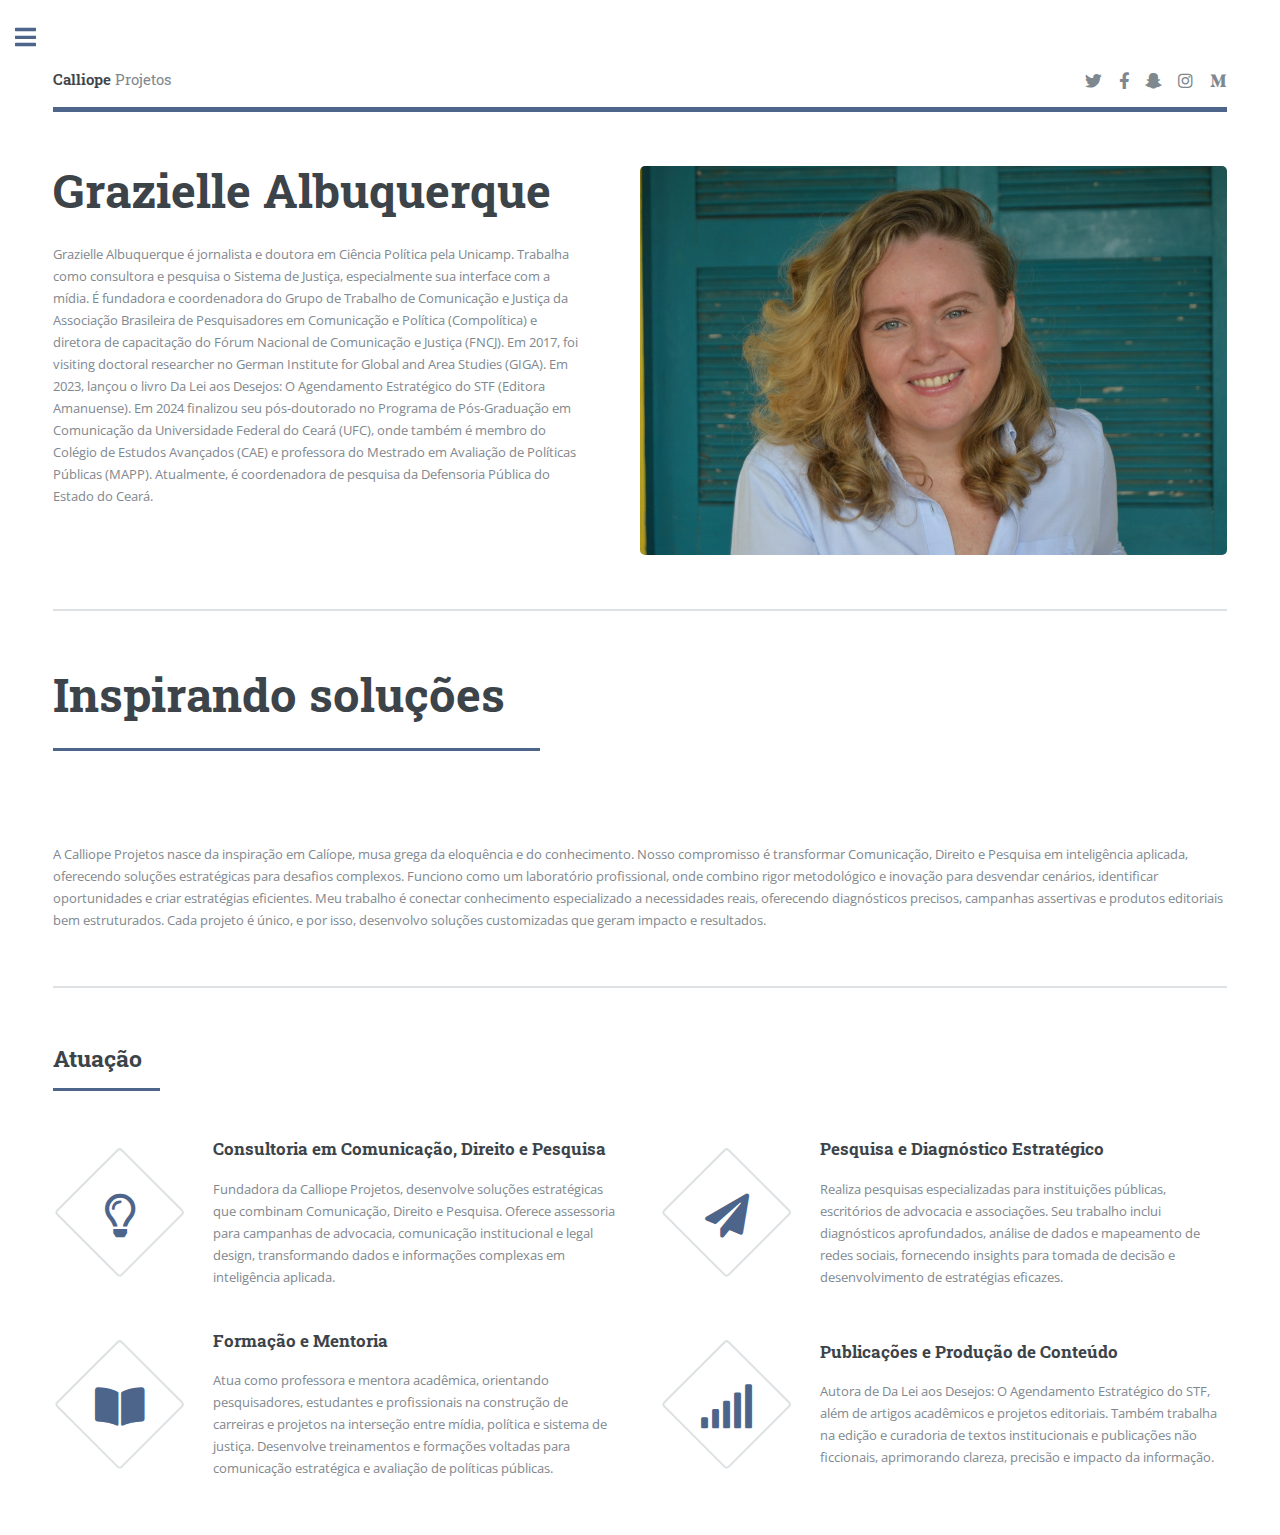
==== artigos.html @ c40378bd "First commit" ====
<!doctype html>
<!--
	Editorial by HTML5 UP
	html5up.net | @ajlkn
	Free for personal and commercial use under the CCA 3.0 license (html5up.net/license)
-->
<html>
  <head>
    <title>Calliope Projetos</title>
    <meta charset="utf-8" />
    <meta
      name="viewport"
      content="width=device-width, initial-scale=1, user-scalable=no"
    />
    <link rel="stylesheet" href="assets/css/main.css" />
  </head>
  <body class="is-preload">
    <!-- Wrapper -->
    <div id="wrapper">
      <!-- Main -->
      <div id="main">
        <div class="inner">
          <!-- Header -->
          <header id="header">
            <a href="index.html" class="logo"
              ><strong>Calliope</strong> Projetos</a
            >
            <ul class="icons">
              <li>
                <a href="#" class="icon brands fa-twitter"
                  ><span class="label">Twitter</span></a
                >
              </li>
              <li>
                <a href="#" class="icon brands fa-facebook-f"
                  ><span class="label">Facebook</span></a
                >
              </li>
              <li>
                <a href="#" class="icon brands fa-snapchat-ghost"
                  ><span class="label">Snapchat</span></a
                >
              </li>
              <li>
                <a href="#" class="icon brands fa-instagram"
                  ><span class="label">Instagram</span></a
                >
              </li>
              <li>
                <a href="#" class="icon brands fa-medium-m"
                  ><span class="label">Medium</span></a
                >
              </li>
            </ul>
          </header>

          <!-- Banner -->
          <section id="banner">
            <div class="content">
              <header>
                <h1>Grazielle Albuquerque</h1>
              </header>
              <p>
                Grazielle Albuquerque é jornalista e doutora em Ciência Política
                pela Unicamp. Trabalha como consultora e pesquisa o Sistema de
                Justiça, especialmente sua interface com a mídia. É fundadora e
                coordenadora do Grupo de Trabalho de Comunicação e Justiça da
                Associação Brasileira de Pesquisadores em Comunicação e Política
                (Compolítica) e diretora de capacitação do Fórum Nacional de
                Comunicação e Justiça (FNCJ). Em 2017, foi visiting doctoral
                researcher no German Institute for Global and Area Studies
                (GIGA). Em 2023, lançou o livro Da Lei aos Desejos: O
                Agendamento Estratégico do STF (Editora Amanuense). Em 2024
                finalizou seu pós-doutorado no Programa de Pós-Graduação em
                Comunicação da Universidade Federal do Ceará (UFC), onde também
                é membro do Colégio de Estudos Avançados (CAE) e professora do
                Mestrado em Avaliação de Políticas Públicas (MAPP). Atualmente,
                é coordenadora de pesquisa da Defensoria Pública do Estado do
                Ceará.
              </p>
            </div>
            <span class="image object">
              <img src="images/grazi1.webp" alt="Grazielle Albuquerque" />
            </span>
          </section>

          <!-- Section -->
          <section>
            <header class="major">
              <h1>Inspirando soluções</h1>
            </header>
            <p>
              A Calliope Projetos nasce da inspiração em Calíope, musa grega da
              eloquência e do conhecimento. Nosso compromisso é transformar
              Comunicação, Direito e Pesquisa em inteligência aplicada,
              oferecendo soluções estratégicas para desafios complexos. Funciono
              como um laboratório profissional, onde combino rigor metodológico
              e inovação para desvendar cenários, identificar oportunidades e
              criar estratégias eficientes. Meu trabalho é conectar conhecimento
              especializado a necessidades reais, oferecendo diagnósticos
              precisos, campanhas assertivas e produtos editoriais bem
              estruturados. Cada projeto é único, e por isso, desenvolvo
              soluções customizadas que geram impacto e resultados.
            </p>
          </section>

          <!-- Section -->
          <section>
            <header class="major">
              <h2>Atuação</h2>
            </header>
            <div class="features">
              <article>
                <span class="icon fa-lightbulb"></span>
                <div class="content">
                  <h3>Consultoria em Comunicação, Direito e Pesquisa</h3>
                  <p>
                    Fundadora da Calliope Projetos, desenvolve soluções
                    estratégicas que combinam Comunicação, Direito e Pesquisa.
                    Oferece assessoria para campanhas de advocacia, comunicação
                    institucional e legal design, transformando dados e
                    informações complexas em inteligência aplicada.
                  </p>
                </div>
              </article>
              <article>
                <span class="icon solid fa-paper-plane"></span>
                <div class="content">
                  <h3>Pesquisa e Diagnóstico Estratégico</h3>
                  <p>
                    Realiza pesquisas especializadas para instituições públicas,
                    escritórios de advocacia e associações. Seu trabalho inclui
                    diagnósticos aprofundados, análise de dados e mapeamento de
                    redes sociais, fornecendo insights para tomada de decisão e
                    desenvolvimento de estratégias eficazes.
                  </p>
                </div>
              </article>
              <article>
                <span class="icon solid fa-book-open"></span>
                <div class="content">
                  <h3>Formação e Mentoria</h3>
                  <p>
                    Atua como professora e mentora acadêmica, orientando
                    pesquisadores, estudantes e profissionais na construção de
                    carreiras e projetos na interseção entre mídia, política e
                    sistema de justiça. Desenvolve treinamentos e formações
                    voltadas para comunicação estratégica e avaliação de
                    políticas públicas.
                  </p>
                </div>
              </article>
              <article>
                <span class="icon solid fa-signal"></span>
                <div class="content">
                  <h3>Publicações e Produção de Conteúdo</h3>
                  <p>
                    Autora de Da Lei aos Desejos: O Agendamento Estratégico do
                    STF, além de artigos acadêmicos e projetos editoriais.
                    Também trabalha na edição e curadoria de textos
                    institucionais e publicações não ficcionais, aprimorando
                    clareza, precisão e impacto da informação.
                  </p>
                </div>
              </article>
            </div>
          </section>
        </div>
      </div>

      <!-- Sidebar -->
      <div id="sidebar">
        <div class="inner">
          <!-- Search -->

          <!-- Menu -->
          <nav id="menu">
            <header class="major">
              <h2>Menu</h2>
            </header>
            <ul>
              <li><a href="index.html">Página inicial</a></li>
              <li><a href="cv.html">C.V.</a></li>
              <li><a href="bio.html">Bio</a></li>
              <li><a href="livros.html">Livros</a></li>
              <li><a href="artigos.html">Artigos</a></li>
              <li><a href="educacao.html">Educação</a></li>
              <li><a href="midia.html">Na Mídia</a></li>
              <li><a href="podcasts.html">Podcasts</a></li>
              <li><a href="lemonde.html">Le Monde</a></li>
              <li><a href="cursos.html">Cursos</a></li>
              <li><a href="elements.html">elementos do site</a></li>
            </ul>
          </nav>

          <!-- Section -->
          <section>
            <header class="major">
              <h2>Ante interdum</h2>
            </header>
            <div class="mini-posts">
              <article>
                <a href="#" class="image"
                  ><img src="images/pic07.jpg" alt=""
                /></a>
                <p>
                  Aenean ornare velit lacus, ac varius enim lorem ullamcorper
                  dolore aliquam.
                </p>
              </article>
              <article>
                <a href="#" class="image"
                  ><img src="images/pic08.jpg" alt=""
                /></a>
                <p>
                  Aenean ornare velit lacus, ac varius enim lorem ullamcorper
                  dolore aliquam.
                </p>
              </article>
              <article>
                <a href="#" class="image"
                  ><img src="images/pic09.jpg" alt=""
                /></a>
                <p>
                  Aenean ornare velit lacus, ac varius enim lorem ullamcorper
                  dolore aliquam.
                </p>
              </article>
            </div>
            <ul class="actions">
              <li><a href="#" class="button">More</a></li>
            </ul>
          </section>

          <!-- Section -->
          <section>
            <header class="major">
              <h2>Entre em contato</h2>
            </header>
            <p>
              Se você tem alguma dúvida ou gostaria de saber mais sobre nossos
              serviços, estamos à disposição para conversar. Envie uma mensagem
              ou ligue para nós, e teremos prazer em ajudá-lo a encontrar a
              melhor solução para as suas necessidades. A comunicação é a chave
              para um bom trabalho, e estamos aqui para garantir que sua
              experiência seja a mais eficaz possível.
            </p>
            <ul class="contact">
              <li class="icon solid fa-envelope">
                <a href="mailto:grazialbuquerque@gmail.com"
                  >grazialbuquerque@gmail.com</a
                >
              </li>
              <li class="icon solid fa-phone">
                <a href="https://wa.me/5511989625056" target="_blank"
                  >+55 11 98962-5056</a
                >
              </li>

              <li class="icon solid fa-map-marker-alt">
                Fortaleza, CE<br />
                Brasil
              </li>
            </ul>
          </section>

          <!-- Footer -->
          <footer id="footer">
            <p class="copyright">
              &copy; Calliope Projetos. Todos os direitos reservados.
              Transformando Comunicação, Direito e Pesquisa em soluções
              inovadoras para desafios complexos.
            </p>
          </footer>
        </div>
      </div>
    </div>

    <!-- Scripts -->
    <script src="assets/js/jquery.min.js"></script>
    <script src="assets/js/browser.min.js"></script>
    <script src="assets/js/breakpoints.min.js"></script>
    <script src="assets/js/util.js"></script>
    <script src="assets/js/main.js"></script>
  </body>
</html>
---- assets/css/main.css ----
@import url(fontawesome-all.min.css);
@import url("https://fonts.googleapis.com/css?family=Open+Sans:400,600,400italic,600italic|Roboto+Slab:400,700");
/*
	Editorial by HTML5 UP
	html5up.net | @ajlkn
	Free for personal and commercial use under the CCA 3.0 license (html5up.net/license)
*/
html,
body,
div,
span,
applet,
object,
iframe,
h1,
h2,
h3,
h4,
h5,
h6,
p,
blockquote,
pre,
a,
abbr,
acronym,
address,
big,
cite,
code,
del,
dfn,
em,
img,
ins,
kbd,
q,
s,
samp,
small,
strike,
strong,
sub,
sup,
tt,
var,
b,
u,
i,
center,
dl,
dt,
dd,
ol,
ul,
li,
fieldset,
form,
label,
legend,
table,
caption,
tbody,
tfoot,
thead,
tr,
th,
td,
article,
aside,
canvas,
details,
embed,
figure,
figcaption,
footer,
header,
hgroup,
menu,
nav,
output,
ruby,
section,
summary,
time,
mark,
audio,
video {
  margin: 0;
  padding: 0;
  border: 0;
  font-size: 100%;
  font: inherit;
  vertical-align: baseline;
}

article,
aside,
details,
figcaption,
figure,
footer,
header,
hgroup,
menu,
nav,
section {
  display: block;
}

body {
  line-height: 1;
}

ol,
ul {
  list-style: none;
}

blockquote,
q {
  quotes: none;
}
blockquote:before,
blockquote:after,
q:before,
q:after {
  content: "";
  content: none;
}

table {
  border-collapse: collapse;
  border-spacing: 0;
}

body {
  -webkit-text-size-adjust: none;
}

mark {
  background-color: transparent;
  color: inherit;
}

input::-moz-focus-inner {
  border: 0;
  padding: 0;
}

input,
select,
textarea {
  -moz-appearance: none;
  -webkit-appearance: none;
  -ms-appearance: none;
  appearance: none;
}

/* Basic */
@-ms-viewport {
  width: device-width;
}

body {
  -ms-overflow-style: scrollbar;
}

@media screen and (max-width: 480px) {
  html,
  body {
    min-width: 320px;
  }
}

html {
  box-sizing: border-box;
}

*,
*:before,
*:after {
  box-sizing: inherit;
}

body {
  background: #ffffff;
}
body.is-preload *,
body.is-preload *:before,
body.is-preload *:after,
body.is-resizing *,
body.is-resizing *:before,
body.is-resizing *:after {
  -moz-animation: none !important;
  -webkit-animation: none !important;
  -ms-animation: none !important;
  animation: none !important;
  -moz-transition: none !important;
  -webkit-transition: none !important;
  -ms-transition: none !important;
  transition: none !important;
}

/* Type */
body,
input,
select,
textarea {
  color: #7f888f;
  font-family: "Open Sans", sans-serif;
  font-size: 13pt;
  font-weight: 400;
  line-height: 1.65;
}
@media screen and (max-width: 1680px) {
  body,
  input,
  select,
  textarea {
    font-size: 11pt;
  }
}
@media screen and (max-width: 1280px) {
  body,
  input,
  select,
  textarea {
    font-size: 10pt;
  }
}
@media screen and (max-width: 360px) {
  body,
  input,
  select,
  textarea {
    font-size: 9pt;
  }
}

a {
  -moz-transition:
    color 0.2s ease-in-out,
    border-bottom-color 0.2s ease-in-out;
  -webkit-transition:
    color 0.2s ease-in-out,
    border-bottom-color 0.2s ease-in-out;
  -ms-transition:
    color 0.2s ease-in-out,
    border-bottom-color 0.2s ease-in-out;
  transition:
    color 0.2s ease-in-out,
    border-bottom-color 0.2s ease-in-out;
  border-bottom: dotted 1px;
  color: #4d658b;
  text-decoration: none;
}
a:hover {
  border-bottom-color: #4d658b;
  color: #4d658b !important;
}
a:hover strong {
  color: inherit;
}

strong,
b {
  color: #3d4449;
  font-weight: 600;
}

em,
i {
  font-style: italic;
}

p {
  margin: 0 0 2em 0;
}

h1,
h2,
h3,
h4,
h5,
h6 {
  color: #3d4449;
  font-family: "Roboto Slab", serif;
  font-weight: 700;
  line-height: 1.5;
  margin: 0 0 1em 0;
}
h1 a,
h2 a,
h3 a,
h4 a,
h5 a,
h6 a {
  color: inherit;
  text-decoration: none;
  border-bottom: 0;
}

h1 {
  font-size: 4em;
  margin: 0 0 0.5em 0;
  line-height: 1.3;
}

h2 {
  font-size: 1.75em;
}

h3 {
  font-size: 1.25em;
}

h4 {
  font-size: 1.1em;
}

h5 {
  font-size: 0.9em;
}

h6 {
  font-size: 0.7em;
}

@media screen and (max-width: 1680px) {
  h1 {
    font-size: 3.5em;
  }
}

@media screen and (max-width: 980px) {
  h1 {
    font-size: 3.25em;
  }
}

@media screen and (max-width: 736px) {
  h1 {
    font-size: 2em;
    line-height: 1.4;
  }
  h2 {
    font-size: 1.5em;
  }
}

sub {
  font-size: 0.8em;
  position: relative;
  top: 0.5em;
}

sup {
  font-size: 0.8em;
  position: relative;
  top: -0.5em;
}

blockquote {
  border-left: solid 3px rgba(210, 215, 217, 0.75);
  font-style: italic;
  margin: 0 0 2em 0;
  padding: 0.5em 0 0.5em 2em;
}

code {
  background: rgba(230, 235, 237, 0.25);
  border-radius: 0.375em;
  border: solid 1px rgba(210, 215, 217, 0.75);
  font-family: "Courier New", monospace;
  font-size: 0.9em;
  margin: 0 0.25em;
  padding: 0.25em 0.65em;
}

pre {
  -webkit-overflow-scrolling: touch;
  font-family: "Courier New", monospace;
  font-size: 0.9em;
  margin: 0 0 2em 0;
}
pre code {
  display: block;
  line-height: 1.75;
  padding: 1em 1.5em;
  overflow-x: auto;
}

hr {
  border: 0;
  border-bottom: solid 1px rgba(210, 215, 217, 0.75);
  margin: 2em 0;
}
hr.major {
  margin: 3em 0;
}

.align-left {
  text-align: left;
}

.align-center {
  text-align: center;
}

.align-right {
  text-align: right;
}

/* Row */
.row {
  display: flex;
  flex-wrap: wrap;
  box-sizing: border-box;
  align-items: stretch;
}
.row > * {
  box-sizing: border-box;
}
.row.gtr-uniform > * > :last-child {
  margin-bottom: 0;
}
.row.aln-left {
  justify-content: flex-start;
}
.row.aln-center {
  justify-content: center;
}
.row.aln-right {
  justify-content: flex-end;
}
.row.aln-top {
  align-items: flex-start;
}
.row.aln-middle {
  align-items: center;
}
.row.aln-bottom {
  align-items: flex-end;
}
.row > .imp {
  order: -1;
}
.row > .col-1 {
  width: 8.33333%;
}
.row > .off-1 {
  margin-left: 8.33333%;
}
.row > .col-2 {
  width: 16.66667%;
}
.row > .off-2 {
  margin-left: 16.66667%;
}
.row > .col-3 {
  width: 25%;
}
.row > .off-3 {
  margin-left: 25%;
}
.row > .col-4 {
  width: 33.33333%;
}
.row > .off-4 {
  margin-left: 33.33333%;
}
.row > .col-5 {
  width: 41.66667%;
}
.row > .off-5 {
  margin-left: 41.66667%;
}
.row > .col-6 {
  width: 50%;
}
.row > .off-6 {
  margin-left: 50%;
}
.row > .col-7 {
  width: 58.33333%;
}
.row > .off-7 {
  margin-left: 58.33333%;
}
.row > .col-8 {
  width: 66.66667%;
}
.row > .off-8 {
  margin-left: 66.66667%;
}
.row > .col-9 {
  width: 75%;
}
.row > .off-9 {
  margin-left: 75%;
}
.row > .col-10 {
  width: 83.33333%;
}
.row > .off-10 {
  margin-left: 83.33333%;
}
.row > .col-11 {
  width: 91.66667%;
}
.row > .off-11 {
  margin-left: 91.66667%;
}
.row > .col-12 {
  width: 100%;
}
.row > .off-12 {
  margin-left: 100%;
}
.row.gtr-0 {
  margin-top: 0;
  margin-left: 0em;
}
.row.gtr-0 > * {
  padding: 0 0 0 0em;
}
.row.gtr-0.gtr-uniform {
  margin-top: 0em;
}
.row.gtr-0.gtr-uniform > * {
  padding-top: 0em;
}
.row.gtr-25 {
  margin-top: 0;
  margin-left: -0.375em;
}
.row.gtr-25 > * {
  padding: 0 0 0 0.375em;
}
.row.gtr-25.gtr-uniform {
  margin-top: -0.375em;
}
.row.gtr-25.gtr-uniform > * {
  padding-top: 0.375em;
}
.row.gtr-50 {
  margin-top: 0;
  margin-left: -0.75em;
}
.row.gtr-50 > * {
  padding: 0 0 0 0.75em;
}
.row.gtr-50.gtr-uniform {
  margin-top: -0.75em;
}
.row.gtr-50.gtr-uniform > * {
  padding-top: 0.75em;
}
.row {
  margin-top: 0;
  margin-left: -1.5em;
}
.row > * {
  padding: 0 0 0 1.5em;
}
.row.gtr-uniform {
  margin-top: -1.5em;
}
.row.gtr-uniform > * {
  padding-top: 1.5em;
}
.row.gtr-150 {
  margin-top: 0;
  margin-left: -2.25em;
}
.row.gtr-150 > * {
  padding: 0 0 0 2.25em;
}
.row.gtr-150.gtr-uniform {
  margin-top: -2.25em;
}
.row.gtr-150.gtr-uniform > * {
  padding-top: 2.25em;
}
.row.gtr-200 {
  margin-top: 0;
  margin-left: -3em;
}
.row.gtr-200 > * {
  padding: 0 0 0 3em;
}
.row.gtr-200.gtr-uniform {
  margin-top: -3em;
}
.row.gtr-200.gtr-uniform > * {
  padding-top: 3em;
}
@media screen and (max-width: 1680px) {
  .row {
    display: flex;
    flex-wrap: wrap;
    box-sizing: border-box;
    align-items: stretch;
  }
  .row > * {
    box-sizing: border-box;
  }
  .row.gtr-uniform > * > :last-child {
    margin-bottom: 0;
  }
  .row.aln-left {
    justify-content: flex-start;
  }
  .row.aln-center {
    justify-content: center;
  }
  .row.aln-right {
    justify-content: flex-end;
  }
  .row.aln-top {
    align-items: flex-start;
  }
  .row.aln-middle {
    align-items: center;
  }
  .row.aln-bottom {
    align-items: flex-end;
  }
  .row > .imp-xlarge {
    order: -1;
  }
  .row > .col-1-xlarge {
    width: 8.33333%;
  }
  .row > .off-1-xlarge {
    margin-left: 8.33333%;
  }
  .row > .col-2-xlarge {
    width: 16.66667%;
  }
  .row > .off-2-xlarge {
    margin-left: 16.66667%;
  }
  .row > .col-3-xlarge {
    width: 25%;
  }
  .row > .off-3-xlarge {
    margin-left: 25%;
  }
  .row > .col-4-xlarge {
    width: 33.33333%;
  }
  .row > .off-4-xlarge {
    margin-left: 33.33333%;
  }
  .row > .col-5-xlarge {
    width: 41.66667%;
  }
  .row > .off-5-xlarge {
    margin-left: 41.66667%;
  }
  .row > .col-6-xlarge {
    width: 50%;
  }
  .row > .off-6-xlarge {
    margin-left: 50%;
  }
  .row > .col-7-xlarge {
    width: 58.33333%;
  }
  .row > .off-7-xlarge {
    margin-left: 58.33333%;
  }
  .row > .col-8-xlarge {
    width: 66.66667%;
  }
  .row > .off-8-xlarge {
    margin-left: 66.66667%;
  }
  .row > .col-9-xlarge {
    width: 75%;
  }
  .row > .off-9-xlarge {
    margin-left: 75%;
  }
  .row > .col-10-xlarge {
    width: 83.33333%;
  }
  .row > .off-10-xlarge {
    margin-left: 83.33333%;
  }
  .row > .col-11-xlarge {
    width: 91.66667%;
  }
  .row > .off-11-xlarge {
    margin-left: 91.66667%;
  }
  .row > .col-12-xlarge {
    width: 100%;
  }
  .row > .off-12-xlarge {
    margin-left: 100%;
  }
  .row.gtr-0 {
    margin-top: 0;
    margin-left: 0em;
  }
  .row.gtr-0 > * {
    padding: 0 0 0 0em;
  }
  .row.gtr-0.gtr-uniform {
    margin-top: 0em;
  }
  .row.gtr-0.gtr-uniform > * {
    padding-top: 0em;
  }
  .row.gtr-25 {
    margin-top: 0;
    margin-left: -0.375em;
  }
  .row.gtr-25 > * {
    padding: 0 0 0 0.375em;
  }
  .row.gtr-25.gtr-uniform {
    margin-top: -0.375em;
  }
  .row.gtr-25.gtr-uniform > * {
    padding-top: 0.375em;
  }
  .row.gtr-50 {
    margin-top: 0;
    margin-left: -0.75em;
  }
  .row.gtr-50 > * {
    padding: 0 0 0 0.75em;
  }
  .row.gtr-50.gtr-uniform {
    margin-top: -0.75em;
  }
  .row.gtr-50.gtr-uniform > * {
    padding-top: 0.75em;
  }
  .row {
    margin-top: 0;
    margin-left: -1.5em;
  }
  .row > * {
    padding: 0 0 0 1.5em;
  }
  .row.gtr-uniform {
    margin-top: -1.5em;
  }
  .row.gtr-uniform > * {
    padding-top: 1.5em;
  }
  .row.gtr-150 {
    margin-top: 0;
    margin-left: -2.25em;
  }
  .row.gtr-150 > * {
    padding: 0 0 0 2.25em;
  }
  .row.gtr-150.gtr-uniform {
    margin-top: -2.25em;
  }
  .row.gtr-150.gtr-uniform > * {
    padding-top: 2.25em;
  }
  .row.gtr-200 {
    margin-top: 0;
    margin-left: -3em;
  }
  .row.gtr-200 > * {
    padding: 0 0 0 3em;
  }
  .row.gtr-200.gtr-uniform {
    margin-top: -3em;
  }
  .row.gtr-200.gtr-uniform > * {
    padding-top: 3em;
  }
}
@media screen and (max-width: 1280px) {
  .row {
    display: flex;
    flex-wrap: wrap;
    box-sizing: border-box;
    align-items: stretch;
  }
  .row > * {
    box-sizing: border-box;
  }
  .row.gtr-uniform > * > :last-child {
    margin-bottom: 0;
  }
  .row.aln-left {
    justify-content: flex-start;
  }
  .row.aln-center {
    justify-content: center;
  }
  .row.aln-right {
    justify-content: flex-end;
  }
  .row.aln-top {
    align-items: flex-start;
  }
  .row.aln-middle {
    align-items: center;
  }
  .row.aln-bottom {
    align-items: flex-end;
  }
  .row > .imp-large {
    order: -1;
  }
  .row > .col-1-large {
    width: 8.33333%;
  }
  .row > .off-1-large {
    margin-left: 8.33333%;
  }
  .row > .col-2-large {
    width: 16.66667%;
  }
  .row > .off-2-large {
    margin-left: 16.66667%;
  }
  .row > .col-3-large {
    width: 25%;
  }
  .row > .off-3-large {
    margin-left: 25%;
  }
  .row > .col-4-large {
    width: 33.33333%;
  }
  .row > .off-4-large {
    margin-left: 33.33333%;
  }
  .row > .col-5-large {
    width: 41.66667%;
  }
  .row > .off-5-large {
    margin-left: 41.66667%;
  }
  .row > .col-6-large {
    width: 50%;
  }
  .row > .off-6-large {
    margin-left: 50%;
  }
  .row > .col-7-large {
    width: 58.33333%;
  }
  .row > .off-7-large {
    margin-left: 58.33333%;
  }
  .row > .col-8-large {
    width: 66.66667%;
  }
  .row > .off-8-large {
    margin-left: 66.66667%;
  }
  .row > .col-9-large {
    width: 75%;
  }
  .row > .off-9-large {
    margin-left: 75%;
  }
  .row > .col-10-large {
    width: 83.33333%;
  }
  .row > .off-10-large {
    margin-left: 83.33333%;
  }
  .row > .col-11-large {
    width: 91.66667%;
  }
  .row > .off-11-large {
    margin-left: 91.66667%;
  }
  .row > .col-12-large {
    width: 100%;
  }
  .row > .off-12-large {
    margin-left: 100%;
  }
  .row.gtr-0 {
    margin-top: 0;
    margin-left: 0em;
  }
  .row.gtr-0 > * {
    padding: 0 0 0 0em;
  }
  .row.gtr-0.gtr-uniform {
    margin-top: 0em;
  }
  .row.gtr-0.gtr-uniform > * {
    padding-top: 0em;
  }
  .row.gtr-25 {
    margin-top: 0;
    margin-left: -0.375em;
  }
  .row.gtr-25 > * {
    padding: 0 0 0 0.375em;
  }
  .row.gtr-25.gtr-uniform {
    margin-top: -0.375em;
  }
  .row.gtr-25.gtr-uniform > * {
    padding-top: 0.375em;
  }
  .row.gtr-50 {
    margin-top: 0;
    margin-left: -0.75em;
  }
  .row.gtr-50 > * {
    padding: 0 0 0 0.75em;
  }
  .row.gtr-50.gtr-uniform {
    margin-top: -0.75em;
  }
  .row.gtr-50.gtr-uniform > * {
    padding-top: 0.75em;
  }
  .row {
    margin-top: 0;
    margin-left: -1.5em;
  }
  .row > * {
    padding: 0 0 0 1.5em;
  }
  .row.gtr-uniform {
    margin-top: -1.5em;
  }
  .row.gtr-uniform > * {
    padding-top: 1.5em;
  }
  .row.gtr-150 {
    margin-top: 0;
    margin-left: -2.25em;
  }
  .row.gtr-150 > * {
    padding: 0 0 0 2.25em;
  }
  .row.gtr-150.gtr-uniform {
    margin-top: -2.25em;
  }
  .row.gtr-150.gtr-uniform > * {
    padding-top: 2.25em;
  }
  .row.gtr-200 {
    margin-top: 0;
    margin-left: -3em;
  }
  .row.gtr-200 > * {
    padding: 0 0 0 3em;
  }
  .row.gtr-200.gtr-uniform {
    margin-top: -3em;
  }
  .row.gtr-200.gtr-uniform > * {
    padding-top: 3em;
  }
}
@media screen and (max-width: 980px) {
  .row {
    display: flex;
    flex-wrap: wrap;
    box-sizing: border-box;
    align-items: stretch;
  }
  .row > * {
    box-sizing: border-box;
  }
  .row.gtr-uniform > * > :last-child {
    margin-bottom: 0;
  }
  .row.aln-left {
    justify-content: flex-start;
  }
  .row.aln-center {
    justify-content: center;
  }
  .row.aln-right {
    justify-content: flex-end;
  }
  .row.aln-top {
    align-items: flex-start;
  }
  .row.aln-middle {
    align-items: center;
  }
  .row.aln-bottom {
    align-items: flex-end;
  }
  .row > .imp-medium {
    order: -1;
  }
  .row > .col-1-medium {
    width: 8.33333%;
  }
  .row > .off-1-medium {
    margin-left: 8.33333%;
  }
  .row > .col-2-medium {
    width: 16.66667%;
  }
  .row > .off-2-medium {
    margin-left: 16.66667%;
  }
  .row > .col-3-medium {
    width: 25%;
  }
  .row > .off-3-medium {
    margin-left: 25%;
  }
  .row > .col-4-medium {
    width: 33.33333%;
  }
  .row > .off-4-medium {
    margin-left: 33.33333%;
  }
  .row > .col-5-medium {
    width: 41.66667%;
  }
  .row > .off-5-medium {
    margin-left: 41.66667%;
  }
  .row > .col-6-medium {
    width: 50%;
  }
  .row > .off-6-medium {
    margin-left: 50%;
  }
  .row > .col-7-medium {
    width: 58.33333%;
  }
  .row > .off-7-medium {
    margin-left: 58.33333%;
  }
  .row > .col-8-medium {
    width: 66.66667%;
  }
  .row > .off-8-medium {
    margin-left: 66.66667%;
  }
  .row > .col-9-medium {
    width: 75%;
  }
  .row > .off-9-medium {
    margin-left: 75%;
  }
  .row > .col-10-medium {
    width: 83.33333%;
  }
  .row > .off-10-medium {
    margin-left: 83.33333%;
  }
  .row > .col-11-medium {
    width: 91.66667%;
  }
  .row > .off-11-medium {
    margin-left: 91.66667%;
  }
  .row > .col-12-medium {
    width: 100%;
  }
  .row > .off-12-medium {
    margin-left: 100%;
  }
  .row.gtr-0 {
    margin-top: 0;
    margin-left: 0em;
  }
  .row.gtr-0 > * {
    padding: 0 0 0 0em;
  }
  .row.gtr-0.gtr-uniform {
    margin-top: 0em;
  }
  .row.gtr-0.gtr-uniform > * {
    padding-top: 0em;
  }
  .row.gtr-25 {
    margin-top: 0;
    margin-left: -0.375em;
  }
  .row.gtr-25 > * {
    padding: 0 0 0 0.375em;
  }
  .row.gtr-25.gtr-uniform {
    margin-top: -0.375em;
  }
  .row.gtr-25.gtr-uniform > * {
    padding-top: 0.375em;
  }
  .row.gtr-50 {
    margin-top: 0;
    margin-left: -0.75em;
  }
  .row.gtr-50 > * {
    padding: 0 0 0 0.75em;
  }
  .row.gtr-50.gtr-uniform {
    margin-top: -0.75em;
  }
  .row.gtr-50.gtr-uniform > * {
    padding-top: 0.75em;
  }
  .row {
    margin-top: 0;
    margin-left: -1.5em;
  }
  .row > * {
    padding: 0 0 0 1.5em;
  }
  .row.gtr-uniform {
    margin-top: -1.5em;
  }
  .row.gtr-uniform > * {
    padding-top: 1.5em;
  }
  .row.gtr-150 {
    margin-top: 0;
    margin-left: -2.25em;
  }
  .row.gtr-150 > * {
    padding: 0 0 0 2.25em;
  }
  .row.gtr-150.gtr-uniform {
    margin-top: -2.25em;
  }
  .row.gtr-150.gtr-uniform > * {
    padding-top: 2.25em;
  }
  .row.gtr-200 {
    margin-top: 0;
    margin-left: -3em;
  }
  .row.gtr-200 > * {
    padding: 0 0 0 3em;
  }
  .row.gtr-200.gtr-uniform {
    margin-top: -3em;
  }
  .row.gtr-200.gtr-uniform > * {
    padding-top: 3em;
  }
}
@media screen and (max-width: 736px) {
  .row {
    display: flex;
    flex-wrap: wrap;
    box-sizing: border-box;
    align-items: stretch;
  }
  .row > * {
    box-sizing: border-box;
  }
  .row.gtr-uniform > * > :last-child {
    margin-bottom: 0;
  }
  .row.aln-left {
    justify-content: flex-start;
  }
  .row.aln-center {
    justify-content: center;
  }
  .row.aln-right {
    justify-content: flex-end;
  }
  .row.aln-top {
    align-items: flex-start;
  }
  .row.aln-middle {
    align-items: center;
  }
  .row.aln-bottom {
    align-items: flex-end;
  }
  .row > .imp-small {
    order: -1;
  }
  .row > .col-1-small {
    width: 8.33333%;
  }
  .row > .off-1-small {
    margin-left: 8.33333%;
  }
  .row > .col-2-small {
    width: 16.66667%;
  }
  .row > .off-2-small {
    margin-left: 16.66667%;
  }
  .row > .col-3-small {
    width: 25%;
  }
  .row > .off-3-small {
    margin-left: 25%;
  }
  .row > .col-4-small {
    width: 33.33333%;
  }
  .row > .off-4-small {
    margin-left: 33.33333%;
  }
  .row > .col-5-small {
    width: 41.66667%;
  }
  .row > .off-5-small {
    margin-left: 41.66667%;
  }
  .row > .col-6-small {
    width: 50%;
  }
  .row > .off-6-small {
    margin-left: 50%;
  }
  .row > .col-7-small {
    width: 58.33333%;
  }
  .row > .off-7-small {
    margin-left: 58.33333%;
  }
  .row > .col-8-small {
    width: 66.66667%;
  }
  .row > .off-8-small {
    margin-left: 66.66667%;
  }
  .row > .col-9-small {
    width: 75%;
  }
  .row > .off-9-small {
    margin-left: 75%;
  }
  .row > .col-10-small {
    width: 83.33333%;
  }
  .row > .off-10-small {
    margin-left: 83.33333%;
  }
  .row > .col-11-small {
    width: 91.66667%;
  }
  .row > .off-11-small {
    margin-left: 91.66667%;
  }
  .row > .col-12-small {
    width: 100%;
  }
  .row > .off-12-small {
    margin-left: 100%;
  }
  .row.gtr-0 {
    margin-top: 0;
    margin-left: 0em;
  }
  .row.gtr-0 > * {
    padding: 0 0 0 0em;
  }
  .row.gtr-0.gtr-uniform {
    margin-top: 0em;
  }
  .row.gtr-0.gtr-uniform > * {
    padding-top: 0em;
  }
  .row.gtr-25 {
    margin-top: 0;
    margin-left: -0.375em;
  }
  .row.gtr-25 > * {
    padding: 0 0 0 0.375em;
  }
  .row.gtr-25.gtr-uniform {
    margin-top: -0.375em;
  }
  .row.gtr-25.gtr-uniform > * {
    padding-top: 0.375em;
  }
  .row.gtr-50 {
    margin-top: 0;
    margin-left: -0.75em;
  }
  .row.gtr-50 > * {
    padding: 0 0 0 0.75em;
  }
  .row.gtr-50.gtr-uniform {
    margin-top: -0.75em;
  }
  .row.gtr-50.gtr-uniform > * {
    padding-top: 0.75em;
  }
  .row {
    margin-top: 0;
    margin-left: -1.5em;
  }
  .row > * {
    padding: 0 0 0 1.5em;
  }
  .row.gtr-uniform {
    margin-top: -1.5em;
  }
  .row.gtr-uniform > * {
    padding-top: 1.5em;
  }
  .row.gtr-150 {
    margin-top: 0;
    margin-left: -2.25em;
  }
  .row.gtr-150 > * {
    padding: 0 0 0 2.25em;
  }
  .row.gtr-150.gtr-uniform {
    margin-top: -2.25em;
  }
  .row.gtr-150.gtr-uniform > * {
    padding-top: 2.25em;
  }
  .row.gtr-200 {
    margin-top: 0;
    margin-left: -3em;
  }
  .row.gtr-200 > * {
    padding: 0 0 0 3em;
  }
  .row.gtr-200.gtr-uniform {
    margin-top: -3em;
  }
  .row.gtr-200.gtr-uniform > * {
    padding-top: 3em;
  }
}
@media screen and (max-width: 480px) {
  .row {
    display: flex;
    flex-wrap: wrap;
    box-sizing: border-box;
    align-items: stretch;
  }
  .row > * {
    box-sizing: border-box;
  }
  .row.gtr-uniform > * > :last-child {
    margin-bottom: 0;
  }
  .row.aln-left {
    justify-content: flex-start;
  }
  .row.aln-center {
    justify-content: center;
  }
  .row.aln-right {
    justify-content: flex-end;
  }
  .row.aln-top {
    align-items: flex-start;
  }
  .row.aln-middle {
    align-items: center;
  }
  .row.aln-bottom {
    align-items: flex-end;
  }
  .row > .imp-xsmall {
    order: -1;
  }
  .row > .col-1-xsmall {
    width: 8.33333%;
  }
  .row > .off-1-xsmall {
    margin-left: 8.33333%;
  }
  .row > .col-2-xsmall {
    width: 16.66667%;
  }
  .row > .off-2-xsmall {
    margin-left: 16.66667%;
  }
  .row > .col-3-xsmall {
    width: 25%;
  }
  .row > .off-3-xsmall {
    margin-left: 25%;
  }
  .row > .col-4-xsmall {
    width: 33.33333%;
  }
  .row > .off-4-xsmall {
    margin-left: 33.33333%;
  }
  .row > .col-5-xsmall {
    width: 41.66667%;
  }
  .row > .off-5-xsmall {
    margin-left: 41.66667%;
  }
  .row > .col-6-xsmall {
    width: 50%;
  }
  .row > .off-6-xsmall {
    margin-left: 50%;
  }
  .row > .col-7-xsmall {
    width: 58.33333%;
  }
  .row > .off-7-xsmall {
    margin-left: 58.33333%;
  }
  .row > .col-8-xsmall {
    width: 66.66667%;
  }
  .row > .off-8-xsmall {
    margin-left: 66.66667%;
  }
  .row > .col-9-xsmall {
    width: 75%;
  }
  .row > .off-9-xsmall {
    margin-left: 75%;
  }
  .row > .col-10-xsmall {
    width: 83.33333%;
  }
  .row > .off-10-xsmall {
    margin-left: 83.33333%;
  }
  .row > .col-11-xsmall {
    width: 91.66667%;
  }
  .row > .off-11-xsmall {
    margin-left: 91.66667%;
  }
  .row > .col-12-xsmall {
    width: 100%;
  }
  .row > .off-12-xsmall {
    margin-left: 100%;
  }
  .row.gtr-0 {
    margin-top: 0;
    margin-left: 0em;
  }
  .row.gtr-0 > * {
    padding: 0 0 0 0em;
  }
  .row.gtr-0.gtr-uniform {
    margin-top: 0em;
  }
  .row.gtr-0.gtr-uniform > * {
    padding-top: 0em;
  }
  .row.gtr-25 {
    margin-top: 0;
    margin-left: -0.375em;
  }
  .row.gtr-25 > * {
    padding: 0 0 0 0.375em;
  }
  .row.gtr-25.gtr-uniform {
    margin-top: -0.375em;
  }
  .row.gtr-25.gtr-uniform > * {
    padding-top: 0.375em;
  }
  .row.gtr-50 {
    margin-top: 0;
    margin-left: -0.75em;
  }
  .row.gtr-50 > * {
    padding: 0 0 0 0.75em;
  }
  .row.gtr-50.gtr-uniform {
    margin-top: -0.75em;
  }
  .row.gtr-50.gtr-uniform > * {
    padding-top: 0.75em;
  }
  .row {
    margin-top: 0;
    margin-left: -1.5em;
  }
  .row > * {
    padding: 0 0 0 1.5em;
  }
  .row.gtr-uniform {
    margin-top: -1.5em;
  }
  .row.gtr-uniform > * {
    padding-top: 1.5em;
  }
  .row.gtr-150 {
    margin-top: 0;
    margin-left: -2.25em;
  }
  .row.gtr-150 > * {
    padding: 0 0 0 2.25em;
  }
  .row.gtr-150.gtr-uniform {
    margin-top: -2.25em;
  }
  .row.gtr-150.gtr-uniform > * {
    padding-top: 2.25em;
  }
  .row.gtr-200 {
    margin-top: 0;
    margin-left: -3em;
  }
  .row.gtr-200 > * {
    padding: 0 0 0 3em;
  }
  .row.gtr-200.gtr-uniform {
    margin-top: -3em;
  }
  .row.gtr-200.gtr-uniform > * {
    padding-top: 3em;
  }
}

/* Section/Article */
section.special,
article.special {
  text-align: center;
}

header p {
  font-family: "Roboto Slab", serif;
  font-size: 1em;
  font-weight: 400;
  letter-spacing: 0.075em;
  margin-top: -0.5em;
  text-transform: uppercase;
}

header.major > :last-child {
  border-bottom: solid 3px #4d658b;
  display: inline-block;
  margin: 0 0 2em 0;
  padding: 0 0.75em 0.5em 0;
}

header.main > :last-child {
  margin: 0 0 1em 0;
}

/* Form */
form {
  margin: 0 0 2em 0;
}

label {
  color: #3d4449;
  display: block;
  font-size: 0.9em;
  font-weight: 600;
  margin: 0 0 1em 0;
}

input[type="text"],
input[type="password"],
input[type="email"],
input[type="tel"],
input[type="search"],
input[type="url"],
select,
textarea {
  -moz-appearance: none;
  -webkit-appearance: none;
  -ms-appearance: none;
  appearance: none;
  background: #ffffff;
  border-radius: 0.375em;
  border: none;
  border: solid 1px rgba(210, 215, 217, 0.75);
  color: inherit;
  display: block;
  outline: 0;
  padding: 0 1em;
  text-decoration: none;
  width: 100%;
}
input[type="text"]:invalid,
input[type="password"]:invalid,
input[type="email"]:invalid,
input[type="tel"]:invalid,
input[type="search"]:invalid,
input[type="url"]:invalid,
select:invalid,
textarea:invalid {
  box-shadow: none;
}
input[type="text"]:focus,
input[type="password"]:focus,
input[type="email"]:focus,
input[type="tel"]:focus,
input[type="search"]:focus,
input[type="url"]:focus,
select:focus,
textarea:focus {
  border-color: #4d658b;
  box-shadow: 0 0 0 1px #4d658b;
}

select {
  background-image: url("data:image/svg+xml;charset=utf8,%3Csvg xmlns='http://www.w3.org/2000/svg' width='40' height='40' preserveAspectRatio='none' viewBox='0 0 40 40'%3E%3Cpath d='M9.4,12.3l10.4,10.4l10.4-10.4c0.2-0.2,0.5-0.4,0.9-0.4c0.3,0,0.6,0.1,0.9,0.4l3.3,3.3c0.2,0.2,0.4,0.5,0.4,0.9 c0,0.4-0.1,0.6-0.4,0.9L20.7,31.9c-0.2,0.2-0.5,0.4-0.9,0.4c-0.3,0-0.6-0.1-0.9-0.4L4.3,17.3c-0.2-0.2-0.4-0.5-0.4-0.9 c0-0.4,0.1-0.6,0.4-0.9l3.3-3.3c0.2-0.2,0.5-0.4,0.9-0.4S9.1,12.1,9.4,12.3z' fill='rgba(210, 215, 217, 0.75)' /%3E%3C/svg%3E");
  background-size: 1.25em;
  background-repeat: no-repeat;
  background-position: calc(100% - 1em) center;
  height: 2.75em;
  padding-right: 2.75em;
  text-overflow: ellipsis;
}
select option {
  color: #3d4449;
  background: #ffffff;
}
select:focus::-ms-value {
  background-color: transparent;
}
select::-ms-expand {
  display: none;
}

input[type="text"],
input[type="password"],
input[type="email"],
input[type="tel"],
input[type="search"],
input[type="url"],
select {
  height: 2.75em;
}

textarea {
  padding: 0.75em 1em;
}

input[type="checkbox"],
input[type="radio"] {
  -moz-appearance: none;
  -webkit-appearance: none;
  -ms-appearance: none;
  appearance: none;
  display: block;
  float: left;
  margin-right: -2em;
  opacity: 0;
  width: 1em;
  z-index: -1;
}
input[type="checkbox"] + label,
input[type="radio"] + label {
  text-decoration: none;
  color: #7f888f;
  cursor: pointer;
  display: inline-block;
  font-size: 1em;
  font-weight: 400;
  padding-left: 2.4em;
  padding-right: 0.75em;
  position: relative;
}
input[type="checkbox"] + label:before,
input[type="radio"] + label:before {
  -moz-osx-font-smoothing: grayscale;
  -webkit-font-smoothing: antialiased;
  display: inline-block;
  font-style: normal;
  font-variant: normal;
  text-rendering: auto;
  line-height: 1;
  text-transform: none !important;
  font-family: "Font Awesome 5 Free";
  font-weight: 900;
}
input[type="checkbox"] + label:before,
input[type="radio"] + label:before {
  background: #ffffff;
  border-radius: 0.375em;
  border: solid 1px rgba(210, 215, 217, 0.75);
  content: "";
  display: inline-block;
  font-size: 0.8em;
  height: 2.0625em;
  left: 0;
  line-height: 2.0625em;
  position: absolute;
  text-align: center;
  top: 0;
  width: 2.0625em;
}
input[type="checkbox"]:checked + label:before,
input[type="radio"]:checked + label:before {
  background: #3d4449;
  border-color: #3d4449;
  color: #ffffff;
  content: "\f00c";
}
input[type="checkbox"]:focus + label:before,
input[type="radio"]:focus + label:before {
  border-color: #4d658b;
  box-shadow: 0 0 0 1px #4d658b;
}

input[type="checkbox"] + label:before {
  border-radius: 0.375em;
}

input[type="radio"] + label:before {
  border-radius: 100%;
}

::-webkit-input-placeholder {
  color: #9fa3a6 !important;
  opacity: 1;
}

:-moz-placeholder {
  color: #9fa3a6 !important;
  opacity: 1;
}

::-moz-placeholder {
  color: #9fa3a6 !important;
  opacity: 1;
}

:-ms-input-placeholder {
  color: #9fa3a6 !important;
  opacity: 1;
}

/* Box */
.box {
  border-radius: 0.375em;
  border: solid 1px rgba(210, 215, 217, 0.75);
  margin-bottom: 2em;
  padding: 1.5em;
}
.box > :last-child,
.box > :last-child > :last-child,
.box > :last-child > :last-child > :last-child {
  margin-bottom: 0;
}
.box.alt {
  border: 0;
  border-radius: 0;
  padding: 0;
}

/* Icon */
.icon {
  text-decoration: none;
  border-bottom: none;
  position: relative;
}
.icon:before {
  -moz-osx-font-smoothing: grayscale;
  -webkit-font-smoothing: antialiased;
  display: inline-block;
  font-style: normal;
  font-variant: normal;
  text-rendering: auto;
  line-height: 1;
  text-transform: none !important;
  font-family: "Font Awesome 5 Free";
  font-weight: 400;
}
.icon > .label {
  display: none;
}
.icon:before {
  line-height: inherit;
}
.icon.solid:before {
  font-weight: 900;
}
.icon.brands:before {
  font-family: "Font Awesome 5 Brands";
}

/* Image */
.image {
  border-radius: 0.375em;
  border: 0;
  display: inline-block;
  position: relative;
}
.image img {
  border-radius: 0.375em;
  display: block;
}
.image.left,
.image.right {
  max-width: 40%;
}
.image.left img,
.image.right img {
  width: 100%;
}
.image.left {
  float: left;
  padding: 0 1.5em 1em 0;
  top: 0.25em;
}
.image.right {
  float: right;
  padding: 0 0 1em 1.5em;
  top: 0.25em;
}
.image.fit {
  display: block;
  margin: 0 0 2em 0;
  width: 100%;
}
.image.fit img {
  width: 100%;
}
.image.main {
  display: block;
  margin: 0 0 3em 0;
  width: 100%;
}
.image.main img {
  width: 100%;
}

a.image {
  overflow: hidden;
}
a.image img {
  -moz-transition: -moz-transform 0.2s ease;
  -webkit-transition: -webkit-transform 0.2s ease;
  -ms-transition: -ms-transform 0.2s ease;
  transition: transform 0.2s ease;
}
a.image:hover img {
  -moz-transform: scale(1.075);
  -webkit-transform: scale(1.075);
  -ms-transform: scale(1.075);
  transform: scale(1.075);
}

/* List */
ol {
  list-style: decimal;
  margin: 0 0 2em 0;
  padding-left: 1.25em;
}
ol li {
  padding-left: 0.25em;
}

ul {
  list-style: disc;
  margin: 0 0 2em 0;
  padding-left: 1em;
}
ul li {
  padding-left: 0.5em;
}
ul.alt {
  list-style: none;
  padding-left: 0;
}
ul.alt li {
  border-top: solid 1px rgba(210, 215, 217, 0.75);
  padding: 0.5em 0;
}
ul.alt li:first-child {
  border-top: 0;
  padding-top: 0;
}

dl {
  margin: 0 0 2em 0;
}
dl dt {
  display: block;
  font-weight: 600;
  margin: 0 0 1em 0;
}
dl dd {
  margin-left: 2em;
}

/* Actions */
ul.actions {
  display: -moz-flex;
  display: -webkit-flex;
  display: -ms-flex;
  display: flex;
  cursor: default;
  list-style: none;
  margin-left: -1em;
  padding-left: 0;
}
ul.actions li {
  padding: 0 0 0 1em;
  vertical-align: middle;
}
ul.actions.special {
  -moz-justify-content: center;
  -webkit-justify-content: center;
  -ms-justify-content: center;
  justify-content: center;
  width: 100%;
  margin-left: 0;
}
ul.actions.special li:first-child {
  padding-left: 0;
}
ul.actions.stacked {
  -moz-flex-direction: column;
  -webkit-flex-direction: column;
  -ms-flex-direction: column;
  flex-direction: column;
  margin-left: 0;
}
ul.actions.stacked li {
  padding: 1.3em 0 0 0;
}
ul.actions.stacked li:first-child {
  padding-top: 0;
}
ul.actions.fit {
  width: calc(100% + 1em);
}
ul.actions.fit li {
  -moz-flex-grow: 1;
  -webkit-flex-grow: 1;
  -ms-flex-grow: 1;
  flex-grow: 1;
  -moz-flex-shrink: 1;
  -webkit-flex-shrink: 1;
  -ms-flex-shrink: 1;
  flex-shrink: 1;
  width: 100%;
}
ul.actions.fit li > * {
  width: 100%;
}
ul.actions.fit.stacked {
  width: 100%;
}

/* Icons */
ul.icons {
  cursor: default;
  list-style: none;
  padding-left: 0;
}
ul.icons li {
  display: inline-block;
  padding: 0 1em 0 0;
}
ul.icons li:last-child {
  padding-right: 0;
}
ul.icons li .icon {
  color: inherit;
}
ul.icons li .icon:before {
  font-size: 1.25em;
}

/* Contact */
ul.contact {
  list-style: none;
  padding: 0;
}
ul.contact li {
  text-decoration: none;
  border-top: solid 1px rgba(210, 215, 217, 0.75);
  margin: 1.5em 0 0 0;
  padding: 1.5em 0 0 3em;
  position: relative;
}
ul.contact li:before {
  -moz-osx-font-smoothing: grayscale;
  -webkit-font-smoothing: antialiased;
  display: inline-block;
  font-style: normal;
  font-variant: normal;
  text-rendering: auto;
  line-height: 1;
  text-transform: none !important;
  font-family: "Font Awesome 5 Free";
  font-weight: 400;
}
ul.contact li:before {
  color: #4d658b;
  display: inline-block;
  font-size: 1.5em;
  height: 1.125em;
  left: 0;
  line-height: 1.125em;
  position: absolute;
  text-align: center;
  top: 1em;
  width: 1.5em;
}
ul.contact li:first-child {
  border-top: 0;
  margin-top: 0;
  padding-top: 0;
}
ul.contact li:first-child:before {
  top: 0;
}
ul.contact li a {
  color: inherit;
}

/* Pagination */
ul.pagination {
  cursor: default;
  list-style: none;
  padding-left: 0;
}
ul.pagination li {
  display: inline-block;
  padding-left: 0;
  vertical-align: middle;
}
ul.pagination li > .page {
  -moz-transition:
    background-color 0.2s ease-in-out,
    color 0.2s ease-in-out;
  -webkit-transition:
    background-color 0.2s ease-in-out,
    color 0.2s ease-in-out;
  -ms-transition:
    background-color 0.2s ease-in-out,
    color 0.2s ease-in-out;
  transition:
    background-color 0.2s ease-in-out,
    color 0.2s ease-in-out;
  border-bottom: 0;
  border-radius: 0.375em;
  display: inline-block;
  font-size: 0.8em;
  font-weight: 600;
  height: 2em;
  line-height: 2em;
  margin: 0 0.125em;
  min-width: 2em;
  padding: 0 0.5em;
  text-align: center;
}
ul.pagination li > .page.active {
  background-color: #4d658b;
  color: #ffffff !important;
}
ul.pagination li > .page.active:hover {
  background-color: #f67878;
}
ul.pagination li > .page.active:active {
  background-color: #f45c5c;
}
ul.pagination li:first-child {
  padding-right: 0.75em;
}
ul.pagination li:last-child {
  padding-left: 0.75em;
}
@media screen and (max-width: 480px) {
  ul.pagination li:nth-child(n + 2):nth-last-child(n + 2) {
    display: none;
  }
  ul.pagination li:first-child {
    padding-right: 0;
  }
}

/* Table */
.table-wrapper {
  -webkit-overflow-scrolling: touch;
  overflow-x: auto;
}

table {
  margin: 0 0 2em 0;
  width: 100%;
}
table tbody tr {
  border: solid 1px rgba(210, 215, 217, 0.75);
  border-left: 0;
  border-right: 0;
}
table tbody tr:nth-child(2n + 1) {
  background-color: rgba(230, 235, 237, 0.25);
}
table td {
  padding: 0.75em 0.75em;
}
table th {
  color: #3d4449;
  font-size: 0.9em;
  font-weight: 600;
  padding: 0 0.75em 0.75em 0.75em;
  text-align: left;
}
table thead {
  border-bottom: solid 2px rgba(210, 215, 217, 0.75);
}
table tfoot {
  border-top: solid 2px rgba(210, 215, 217, 0.75);
}
table.alt {
  border-collapse: separate;
}
table.alt tbody tr td {
  border: solid 1px rgba(210, 215, 217, 0.75);
  border-left-width: 0;
  border-top-width: 0;
}
table.alt tbody tr td:first-child {
  border-left-width: 1px;
}
table.alt tbody tr:first-child td {
  border-top-width: 1px;
}
table.alt thead {
  border-bottom: 0;
}
table.alt tfoot {
  border-top: 0;
}

/* Button */
input[type="submit"],
input[type="reset"],
input[type="button"],
button,
.button {
  -moz-appearance: none;
  -webkit-appearance: none;
  -ms-appearance: none;
  appearance: none;
  -moz-transition:
    background-color 0.2s ease-in-out,
    color 0.2s ease-in-out;
  -webkit-transition:
    background-color 0.2s ease-in-out,
    color 0.2s ease-in-out;
  -ms-transition:
    background-color 0.2s ease-in-out,
    color 0.2s ease-in-out;
  transition:
    background-color 0.2s ease-in-out,
    color 0.2s ease-in-out;
  background-color: transparent;
  border-radius: 0.375em;
  border: 0;
  box-shadow: inset 0 0 0 2px #4d658b;
  color: #4d658b !important;
  cursor: pointer;
  display: inline-block;
  font-family: "Roboto Slab", serif;
  font-size: 0.8em;
  font-weight: 700;
  height: 3.5em;
  letter-spacing: 0.075em;
  line-height: 3.5em;
  padding: 0 2.25em;
  text-align: center;
  text-decoration: none;
  text-transform: uppercase;
  white-space: nowrap;
}
input[type="submit"]:hover,
input[type="reset"]:hover,
input[type="button"]:hover,
button:hover,
.button:hover {
  background-color: rgba(245, 106, 106, 0.05);
}
input[type="submit"]:active,
input[type="reset"]:active,
input[type="button"]:active,
button:active,
.button:active {
  background-color: rgba(245, 106, 106, 0.15);
}
input[type="submit"].icon:before,
input[type="reset"].icon:before,
input[type="button"].icon:before,
button.icon:before,
.button.icon:before {
  margin-right: 0.5em;
}
input[type="submit"].fit,
input[type="reset"].fit,
input[type="button"].fit,
button.fit,
.button.fit {
  width: 100%;
}
input[type="submit"].small,
input[type="reset"].small,
input[type="button"].small,
button.small,
.button.small {
  font-size: 0.6em;
}
input[type="submit"].large,
input[type="reset"].large,
input[type="button"].large,
button.large,
.button.large {
  font-size: 1em;
  height: 3.65em;
  line-height: 3.65em;
}
input[type="submit"].primary,
input[type="reset"].primary,
input[type="button"].primary,
button.primary,
.button.primary {
  background-color: #4d658b;
  box-shadow: none;
  color: #ffffff !important;
}
input[type="submit"].primary:hover,
input[type="reset"].primary:hover,
input[type="button"].primary:hover,
button.primary:hover,
.button.primary:hover {
  background-color: #f67878;
}
input[type="submit"].primary:active,
input[type="reset"].primary:active,
input[type="button"].primary:active,
button.primary:active,
.button.primary:active {
  background-color: #f45c5c;
}
input[type="submit"].disabled,
input[type="submit"]:disabled,
input[type="reset"].disabled,
input[type="reset"]:disabled,
input[type="button"].disabled,
input[type="button"]:disabled,
button.disabled,
button:disabled,
.button.disabled,
.button:disabled {
  pointer-events: none;
  opacity: 0.25;
}

/* Mini Posts */
.mini-posts article {
  border-top: solid 1px rgba(210, 215, 217, 0.75);
  margin-top: 2em;
  padding-top: 2em;
}
.mini-posts article .image {
  display: block;
  margin: 0 0 1.5em 0;
}
.mini-posts article .image img {
  display: block;
  width: 100%;
}
.mini-posts article:first-child {
  border-top: 0;
  margin-top: 0;
  padding-top: 0;
}

/* Features */
.features {
  display: -moz-flex;
  display: -webkit-flex;
  display: -ms-flex;
  display: flex;
  -moz-flex-wrap: wrap;
  -webkit-flex-wrap: wrap;
  -ms-flex-wrap: wrap;
  flex-wrap: wrap;
  margin: 0 0 2em -3em;
  width: calc(100% + 3em);
}
.features article {
  -moz-align-items: center;
  -webkit-align-items: center;
  -ms-align-items: center;
  align-items: center;
  display: -moz-flex;
  display: -webkit-flex;
  display: -ms-flex;
  display: flex;
  margin: 0 0 3em 3em;
  position: relative;
  width: calc(50% - 3em);
}
.features article:nth-child(2n - 1) {
  margin-right: 1.5em;
}
.features article:nth-child(2n) {
  margin-left: 1.5em;
}
.features article:nth-last-child(1),
.features article:nth-last-child(2) {
  margin-bottom: 0;
}
.features article .icon {
  -moz-flex-grow: 0;
  -webkit-flex-grow: 0;
  -ms-flex-grow: 0;
  flex-grow: 0;
  -moz-flex-shrink: 0;
  -webkit-flex-shrink: 0;
  -ms-flex-shrink: 0;
  flex-shrink: 0;
  display: block;
  height: 10em;
  line-height: 10em;
  margin: 0 2em 0 0;
  text-align: center;
  width: 10em;
}
.features article .icon:before {
  color: #4d658b;
  font-size: 2.75rem;
  position: relative;
  top: 0.05em;
}
.features article .icon:after {
  -moz-transform: rotate(45deg);
  -webkit-transform: rotate(45deg);
  -ms-transform: rotate(45deg);
  transform: rotate(45deg);
  border-radius: 0.25rem;
  border: solid 2px rgba(210, 215, 217, 0.75);
  content: "";
  display: block;
  height: 7em;
  left: 50%;
  margin: -3.5em 0 0 -3.5em;
  position: absolute;
  top: 50%;
  width: 7em;
}
.features article .content {
  -moz-flex-grow: 1;
  -webkit-flex-grow: 1;
  -ms-flex-grow: 1;
  flex-grow: 1;
  -moz-flex-shrink: 1;
  -webkit-flex-shrink: 1;
  -ms-flex-shrink: 1;
  flex-shrink: 1;
  width: 100%;
}
.features article .content > :last-child {
  margin-bottom: 0;
}
@media screen and (max-width: 980px) {
  .features {
    margin: 0 0 2em 0;
    width: 100%;
  }
  .features article {
    margin: 0 0 3em 0;
    width: 100%;
  }
  .features article:nth-child(2n - 1) {
    margin-right: 0;
  }
  .features article:nth-child(2n) {
    margin-left: 0;
  }
  .features article:nth-last-child(1),
  .features article:nth-last-child(2) {
    margin-bottom: 3em;
  }
  .features article:last-child {
    margin-bottom: 0;
  }
  .features article .icon {
    height: 8em;
    line-height: 8em;
    width: 8em;
  }
  .features article .icon:before {
    font-size: 2.25rem;
  }
  .features article .icon:after {
    height: 6em;
    margin: -3em 0 0 -3em;
    width: 6em;
  }
}
@media screen and (max-width: 480px) {
  .features article {
    -moz-flex-direction: column;
    -webkit-flex-direction: column;
    -ms-flex-direction: column;
    flex-direction: column;
    -moz-align-items: -moz-flex-start;
    -webkit-align-items: -webkit-flex-start;
    -ms-align-items: -ms-flex-start;
    align-items: flex-start;
  }
  .features article .icon {
    height: 6em;
    line-height: 6em;
    margin: 0 0 1.5em 0;
    width: 6em;
  }
  .features article .icon:before {
    font-size: 1.5rem;
  }
  .features article .icon:after {
    height: 4em;
    margin: -2em 0 0 -2em;
    width: 4em;
  }
}
@media screen and (max-width: 480px) {
  .features article .icon:before {
    font-size: 1.25rem;
  }
}

/* Posts */
.posts {
  display: -moz-flex;
  display: -webkit-flex;
  display: -ms-flex;
  display: flex;
  -moz-flex-wrap: wrap;
  -webkit-flex-wrap: wrap;
  -ms-flex-wrap: wrap;
  flex-wrap: wrap;
  margin: 0 0 2em -6em;
  width: calc(100% + 6em);
}
.posts article {
  -moz-flex-grow: 0;
  -webkit-flex-grow: 0;
  -ms-flex-grow: 0;
  flex-grow: 0;
  -moz-flex-shrink: 1;
  -webkit-flex-shrink: 1;
  -ms-flex-shrink: 1;
  flex-shrink: 1;
  margin: 0 0 6em 6em;
  position: relative;
  width: calc(33.33333% - 6em);
}
.posts article:before {
  background: rgba(210, 215, 217, 0.75);
  content: "";
  display: block;
  height: calc(100% + 6em);
  left: -3em;
  position: absolute;
  top: 0;
  width: 1px;
}
.posts article:after {
  background: rgba(210, 215, 217, 0.75);
  bottom: -3em;
  content: "";
  display: block;
  height: 1px;
  position: absolute;
  right: 0;
  width: calc(100% + 6em);
}
.posts article > :last-child {
  margin-bottom: 0;
}
.posts article .image {
  display: block;
  margin: 0 0 2em 0;
}
.posts article .image img {
  display: block;
  width: 100%;
}
@media screen and (min-width: 1681px) {
  .posts article:nth-child(3n + 1):before {
    display: none;
  }
  .posts article:nth-child(3n + 1):after {
    width: 100%;
  }
  .posts article:nth-last-child(1),
  .posts article:nth-last-child(2),
  .posts article:nth-last-child(3) {
    margin-bottom: 0;
  }
  .posts article:nth-last-child(1):before,
  .posts article:nth-last-child(2):before,
  .posts article:nth-last-child(3):before {
    height: 100%;
  }
  .posts article:nth-last-child(1):after,
  .posts article:nth-last-child(2):after,
  .posts article:nth-last-child(3):after {
    display: none;
  }
}
@media screen and (max-width: 1680px) {
  .posts article {
    width: calc(50% - 6em);
  }
  .posts article:nth-last-child(3) {
    margin-bottom: 6em;
  }
}
@media screen and (min-width: 481px) and (max-width: 1680px) {
  .posts article:nth-child(2n + 1):before {
    display: none;
  }
  .posts article:nth-child(2n + 1):after {
    width: 100%;
  }
  .posts article:nth-last-child(1),
  .posts article:nth-last-child(2) {
    margin-bottom: 0;
  }
  .posts article:nth-last-child(1):before,
  .posts article:nth-last-child(2):before {
    height: 100%;
  }
  .posts article:nth-last-child(1):after,
  .posts article:nth-last-child(2):after {
    display: none;
  }
}
@media screen and (max-width: 736px) {
  .posts {
    margin: 0 0 2em -4.5em;
    width: calc(100% + 4.5em);
  }
  .posts article {
    margin: 0 0 4.5em 4.5em;
    width: calc(50% - 4.5em);
  }
  .posts article:before {
    height: calc(100% + 4.5em);
    left: -2.25em;
  }
  .posts article:after {
    bottom: -2.25em;
    width: calc(100% + 4.5em);
  }
  .posts article:nth-last-child(3) {
    margin-bottom: 4.5em;
  }
}
@media screen and (max-width: 480px) {
  .posts {
    margin: 0 0 2em 0;
    width: 100%;
  }
  .posts article {
    margin: 0 0 4.5em 0;
    width: 100%;
  }
  .posts article:before {
    display: none;
  }
  .posts article:after {
    width: 100%;
  }
  .posts article:last-child {
    margin-bottom: 0;
  }
  .posts article:last-child:after {
    display: none;
  }
}

/* Wrapper */
#wrapper {
  display: -moz-flex;
  display: -webkit-flex;
  display: -ms-flex;
  display: flex;
  -moz-flex-direction: row-reverse;
  -webkit-flex-direction: row-reverse;
  -ms-flex-direction: row-reverse;
  flex-direction: row-reverse;
  min-height: 100vh;
}

/* Main */
#main {
  -moz-flex-grow: 1;
  -webkit-flex-grow: 1;
  -ms-flex-grow: 1;
  flex-grow: 1;
  -moz-flex-shrink: 1;
  -webkit-flex-shrink: 1;
  -ms-flex-shrink: 1;
  flex-shrink: 1;
  width: 100%;
}
#main > .inner {
  padding: 0 6em 0.1em 6em;
  margin: 0 auto;
  max-width: 110em;
}
#main > .inner > section {
  padding: 6em 0 4em 0;
  border-top: solid 2px rgba(210, 215, 217, 0.75);
}
#main > .inner > section:first-of-type {
  border-top: 0 !important;
}
@media screen and (max-width: 1680px) {
  #main > .inner {
    padding: 0 5em 0.1em 5em;
  }
  #main > .inner > section {
    padding: 5em 0 3em 0;
  }
}
@media screen and (max-width: 1280px) {
  #main > .inner {
    padding: 0 4em 0.1em 4em;
  }
  #main > .inner > section {
    padding: 4em 0 2em 0;
  }
}
@media screen and (max-width: 736px) {
  #main > .inner {
    padding: 0 2em 0.1em 2em;
  }
  #main > .inner > section {
    padding: 3em 0 1em 0;
  }
}

/* Sidebar */
#search form {
  text-decoration: none;
  position: relative;
}
#search form:before {
  -moz-osx-font-smoothing: grayscale;
  -webkit-font-smoothing: antialiased;
  display: inline-block;
  font-style: normal;
  font-variant: normal;
  text-rendering: auto;
  line-height: 1;
  text-transform: none !important;
  font-family: "Font Awesome 5 Free";
  font-weight: 900;
}
#search form:before {
  -moz-transform: scaleX(-1);
  -webkit-transform: scaleX(-1);
  -ms-transform: scaleX(-1);
  transform: scaleX(-1);
  color: #7f888f;
  content: "\f002";
  cursor: default;
  display: block;
  font-size: 1.5em;
  height: 2em;
  line-height: 2em;
  opacity: 0.325;
  position: absolute;
  right: 0;
  text-align: center;
  top: 0;
  width: 2em;
}
#search form input[type="text"] {
  padding-right: 2.75em;
}

#sidebar {
  -moz-flex-grow: 0;
  -webkit-flex-grow: 0;
  -ms-flex-grow: 0;
  flex-grow: 0;
  -moz-flex-shrink: 0;
  -webkit-flex-shrink: 0;
  -ms-flex-shrink: 0;
  flex-shrink: 0;
  -moz-transition:
    margin-left 0.5s ease,
    box-shadow 0.5s ease;
  -webkit-transition:
    margin-left 0.5s ease,
    box-shadow 0.5s ease;
  -ms-transition:
    margin-left 0.5s ease,
    box-shadow 0.5s ease;
  transition:
    margin-left 0.5s ease,
    box-shadow 0.5s ease;
  background-color: #f5f6f7;
  font-size: 0.9em;
  position: relative;
  width: 26em;
}
#sidebar h2 {
  font-size: 1.38889em;
}
#sidebar > .inner {
  padding: 2.22222em 2.22222em 2.44444em 2.22222em;
  position: relative;
  width: 26em;
}
#sidebar > .inner > * {
  border-bottom: solid 2px rgba(210, 215, 217, 0.75);
  margin: 0 0 3.5em 0;
  padding: 0 0 3.5em 0;
}
#sidebar > .inner > * > :last-child {
  margin-bottom: 0;
}
#sidebar > .inner > *:last-child {
  border-bottom: 0;
  margin-bottom: 0;
  padding-bottom: 0;
}
#sidebar > .inner > .alt {
  background-color: #eff1f2;
  border-bottom: 0;
  margin: -2.22222em 0 4.44444em -2.22222em;
  padding: 2.22222em;
  width: calc(100% + 4.44444em);
}
#sidebar .toggle {
  text-decoration: none;
  -moz-transition: left 0.5s ease;
  -webkit-transition: left 0.5s ease;
  -ms-transition: left 0.5s ease;
  transition: left 0.5s ease;
  -webkit-tap-highlight-color: rgba(255, 255, 255, 0);
  border: 0;
  display: block;
  height: 7.5em;
  left: 26em;
  line-height: 7.5em;
  outline: 0;
  overflow: hidden;
  position: absolute;
  text-align: center;
  text-indent: -15em;
  white-space: nowrap;
  top: 0;
  width: 6em;
  z-index: 10000;
}
#sidebar .toggle:before {
  -moz-osx-font-smoothing: grayscale;
  -webkit-font-smoothing: antialiased;
  display: inline-block;
  font-style: normal;
  font-variant: normal;
  text-rendering: auto;
  line-height: 1;
  text-transform: none !important;
  font-family: "Font Awesome 5 Free";
  font-weight: 900;
}
#sidebar .toggle:before {
  content: "\f0c9";
  font-size: 2rem;
  height: inherit;
  left: 0;
  line-height: inherit;
  position: absolute;
  text-indent: 0;
  top: 0;
  width: inherit;
}
#sidebar.inactive {
  margin-left: -26em;
}
@media screen and (max-width: 1680px) {
  #sidebar {
    width: 24em;
  }
  #sidebar > .inner {
    padding: 1.66667em 1.66667em 1.33333em 1.66667em;
    width: 24em;
  }
  #sidebar > .inner > .alt {
    margin: -1.66667em 0 3.33333em -1.66667em;
    padding: 1.66667em;
    width: calc(100% + 3.33333em);
  }
  #sidebar .toggle {
    height: 6.25em;
    left: 24em;
    line-height: 6.25em;
    text-indent: 5em;
    width: 5em;
  }
  #sidebar .toggle:before {
    font-size: 1.5rem;
  }
  #sidebar.inactive {
    margin-left: -24em;
  }
}
@media screen and (max-width: 1280px) {
  #sidebar {
    box-shadow: 0 0 5em 0 rgba(0, 0, 0, 0.175);
    height: 100%;
    left: 0;
    position: fixed;
    top: 0;
    z-index: 10000;
  }
  #sidebar.inactive {
    box-shadow: none;
  }
  #sidebar > .inner {
    -webkit-overflow-scrolling: touch;
    height: 100%;
    left: 0;
    overflow-x: hidden;
    overflow-y: auto;
    position: absolute;
    top: 0;
  }
  #sidebar > .inner:after {
    content: "";
    display: block;
    height: 4em;
    width: 100%;
  }
  #sidebar .toggle {
    text-indent: 6em;
    width: 6em;
  }
  #sidebar .toggle:before {
    font-size: 1.5rem;
    margin-left: -0.4375em;
  }
  body.is-preload #sidebar {
    display: none;
  }
}
@media screen and (max-width: 736px) {
  #sidebar .toggle {
    text-indent: 7.25em;
    width: 7.25em;
  }
  #sidebar .toggle:before {
    color: #7f888f;
    margin-left: -0.0625em;
    margin-top: -0.25em;
    font-size: 1.1rem;
    z-index: 1;
  }
  #sidebar .toggle:after {
    background: rgba(222, 225, 226, 0.75);
    border-radius: 0.375em;
    content: "";
    height: 3.5em;
    left: 1em;
    position: absolute;
    top: 1em;
    width: 5em;
  }
}

/* Header */
#header {
  display: -moz-flex;
  display: -webkit-flex;
  display: -ms-flex;
  display: flex;
  border-bottom: solid 5px #4d658b;
  padding: 6em 0 1em 0;
  position: relative;
}
#header > * {
  -moz-flex: 1;
  -webkit-flex: 1;
  -ms-flex: 1;
  flex: 1;
  margin-bottom: 0;
}
#header .logo {
  border-bottom: 0;
  color: inherit;
  font-family: "Roboto Slab", serif;
  font-size: 1.125em;
}
#header .icons {
  text-align: right;
}
@media screen and (max-width: 1680px) {
  #header {
    padding-top: 5em;
  }
}
@media screen and (max-width: 736px) {
  #header {
    padding-top: 6.5em;
  }
  #header .logo {
    font-size: 1.25em;
    margin: 0;
  }
  #header .icons {
    height: 5em;
    line-height: 5em;
    position: absolute;
    right: -0.5em;
    top: 0;
  }
}

/* Banner */
#banner {
  padding: 6em 0 4em 0;
  display: -moz-flex;
  display: -webkit-flex;
  display: -ms-flex;
  display: flex;
}
#banner h1 {
  margin-top: -0.125em;
}
#banner .content {
  -moz-flex-grow: 1;
  -webkit-flex-grow: 1;
  -ms-flex-grow: 1;
  flex-grow: 1;
  -moz-flex-shrink: 1;
  -webkit-flex-shrink: 1;
  -ms-flex-shrink: 1;
  flex-shrink: 1;
  width: 50%;
}
#banner .image {
  -moz-flex-grow: 0;
  -webkit-flex-grow: 0;
  -ms-flex-grow: 0;
  flex-grow: 0;
  -moz-flex-shrink: 0;
  -webkit-flex-shrink: 0;
  -ms-flex-shrink: 0;
  flex-shrink: 0;
  display: block;
  margin: 0 0 2em 4em;
  width: 50%;
}
#banner .image img {
  height: 100%;
  -moz-object-fit: cover;
  -webkit-object-fit: cover;
  -ms-object-fit: cover;
  object-fit: cover;
  -moz-object-position: center;
  -webkit-object-position: center;
  -ms-object-position: center;
  object-position: center;
  width: 100%;
}
@media screen and (orientation: portrait) {
  #banner {
    -moz-flex-direction: column-reverse;
    -webkit-flex-direction: column-reverse;
    -ms-flex-direction: column-reverse;
    flex-direction: column-reverse;
  }
  #banner h1 br {
    display: none;
  }
  #banner .content {
    -moz-flex-grow: 0;
    -webkit-flex-grow: 0;
    -ms-flex-grow: 0;
    flex-grow: 0;
    -moz-flex-shrink: 0;
    -webkit-flex-shrink: 0;
    -ms-flex-shrink: 0;
    flex-shrink: 0;
    width: 100%;
  }
  #banner .image {
    -moz-flex-grow: 0;
    -webkit-flex-grow: 0;
    -ms-flex-grow: 0;
    flex-grow: 0;
    -moz-flex-shrink: 0;
    -webkit-flex-shrink: 0;
    -ms-flex-shrink: 0;
    flex-shrink: 0;
    margin: 0 0 4em 0;
    height: 25em;
    max-height: 50vh;
    min-height: 18em;
    width: 100%;
  }
}
@media screen and (orientation: portrait) and (max-width: 480px) {
  #banner .image {
    max-height: 35vh;
  }
}

/* Footer */
#footer .copyright {
  color: #9fa3a6;
  font-size: 0.9em;
}
#footer .copyright a {
  color: inherit;
}

/* Menu */
#menu ul {
  -moz-user-select: none;
  -webkit-user-select: none;
  -ms-user-select: none;
  user-select: none;
  color: #3d4449;
  font-family: "Roboto Slab", serif;
  font-weight: 400;
  letter-spacing: 0.075em;
  list-style: none;
  margin-bottom: 0;
  padding: 0;
  text-transform: uppercase;
}
#menu ul a,
#menu ul span {
  border-bottom: 0;
  color: inherit;
  cursor: pointer;
  display: block;
  font-size: 0.9em;
  padding: 0.625em 0;
}
#menu ul a:hover,
#menu ul span:hover {
  color: #4d658b;
}
#menu ul a.opener,
#menu ul span.opener {
  -moz-transition: color 0.2s ease-in-out;
  -webkit-transition: color 0.2s ease-in-out;
  -ms-transition: color 0.2s ease-in-out;
  transition: color 0.2s ease-in-out;
  text-decoration: none;
  -webkit-tap-highlight-color: rgba(255, 255, 255, 0);
  position: relative;
}
#menu ul a.opener:before,
#menu ul span.opener:before {
  -moz-osx-font-smoothing: grayscale;
  -webkit-font-smoothing: antialiased;
  display: inline-block;
  font-style: normal;
  font-variant: normal;
  text-rendering: auto;
  line-height: 1;
  text-transform: none !important;
  font-family: "Font Awesome 5 Free";
  font-weight: 900;
}
#menu ul a.opener:before,
#menu ul span.opener:before {
  -moz-transition:
    color 0.2s ease-in-out,
    -moz-transform 0.2s ease-in-out;
  -webkit-transition:
    color 0.2s ease-in-out,
    -webkit-transform 0.2s ease-in-out;
  -ms-transition:
    color 0.2s ease-in-out,
    -ms-transform 0.2s ease-in-out;
  transition:
    color 0.2s ease-in-out,
    transform 0.2s ease-in-out;
  color: #9fa3a6;
  content: "\f078";
  position: absolute;
  right: 0;
}
#menu ul a.opener:hover:before,
#menu ul span.opener:hover:before {
  color: #4d658b;
}
#menu ul a.opener.active + ul,
#menu ul span.opener.active + ul {
  display: block;
}
#menu ul a.opener.active:before,
#menu ul span.opener.active:before {
  -moz-transform: rotate(-180deg);
  -webkit-transform: rotate(-180deg);
  -ms-transform: rotate(-180deg);
  transform: rotate(-180deg);
}

#menu > ul > li {
  border-top: solid 1px rgba(210, 215, 217, 0.75);
  margin: 0.5em 0 0 0;
  padding: 0.5em 0 0 0;
}
#menu > ul > li > ul {
  color: #9fa3a6;
  display: none;
  margin: 0.5em 0 1.5em 0;
  padding-left: 1em;
}
#menu > ul > li > ul a,
#menu > ul > li > ul span {
  font-size: 0.8em;
}
#menu > ul > li > ul > li {
  margin: 0.125em 0 0 0;
  padding: 0.125em 0 0 0;
}
#menu > ul > li:first-child {
  border-top: 0;
  margin-top: 0;
  padding-top: 0;
}
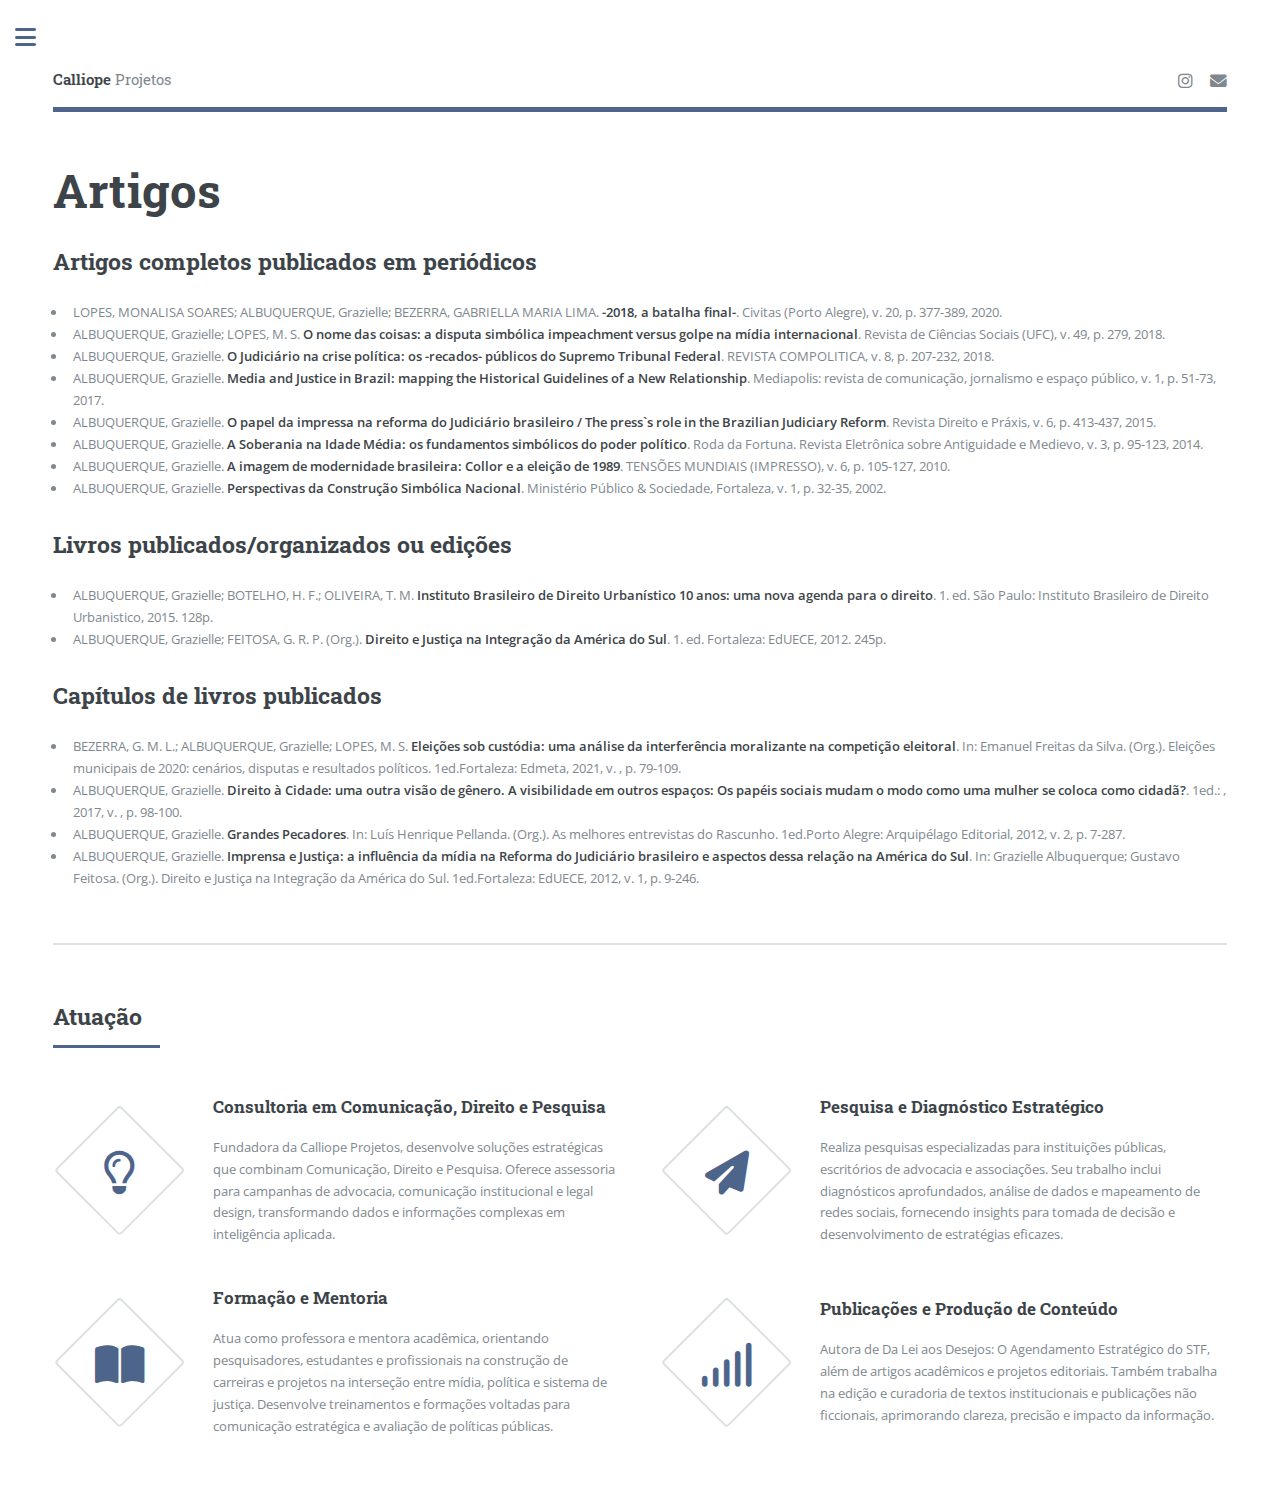
==== commit 07378b2f: "segundo commit" ====
--- a/artigos.html
+++ b/artigos.html
@@ -1,9 +1,4 @@
 <!doctype html>
-<!--
-	Editorial by HTML5 UP
-	html5up.net | @ajlkn
-	Free for personal and commercial use under the CCA 3.0 license (html5up.net/license)
--->
 <html>
   <head>
     <title>Calliope Projetos</title>
@@ -13,6 +8,10 @@
       content="width=device-width, initial-scale=1, user-scalable=no"
     />
     <link rel="stylesheet" href="assets/css/main.css" />
+    <link
+      rel="stylesheet"
+      href="https://cdnjs.cloudflare.com/ajax/libs/font-awesome/6.4.2/css/all.min.css"
+    />
   </head>
   <body class="is-preload">
     <!-- Wrapper -->
@@ -22,86 +21,162 @@
         <div class="inner">
           <!-- Header -->
           <header id="header">
-            <a href="index.html" class="logo"
-              ><strong>Calliope</strong> Projetos</a
-            >
+            <a href="index.html" class="logo">
+              <strong>Calliope</strong> Projetos
+            </a>
             <ul class="icons">
               <li>
-                <a href="#" class="icon brands fa-twitter"
-                  ><span class="label">Twitter</span></a
-                >
+                <a
+                  href="https://x.com/grazalbuquerque"
+                  class="icon brands fa-x-twitter"
+                  target="_blank"
+                >
+                  <span class="label">Twitter</span>
+                </a>
               </li>
               <li>
-                <a href="#" class="icon brands fa-facebook-f"
-                  ><span class="label">Facebook</span></a
-                >
+                <a
+                  href="https://www.instagram.com/grazieamp?igshid=MzRlODBiNWFlZA%3D%3D"
+                  class="icon brands fa-instagram"
+                  target="_blank"
+                >
+                  <span class="label">Instagram</span>
+                </a>
               </li>
               <li>
-                <a href="#" class="icon brands fa-snapchat-ghost"
-                  ><span class="label">Snapchat</span></a
-                >
-              </li>
-              <li>
-                <a href="#" class="icon brands fa-instagram"
-                  ><span class="label">Instagram</span></a
-                >
-              </li>
-              <li>
-                <a href="#" class="icon brands fa-medium-m"
-                  ><span class="label">Medium</span></a
-                >
+                <a
+                  href="mailto:grazialbuquerque@gmail.com"
+                  class="icon solid fa-envelope"
+                  target="_blank"
+                >
+                  <span class="label">E-mail</span>
+                </a>
               </li>
             </ul>
           </header>
 
-          <!-- Banner -->
+          <!-- Seção Artigos -->
           <section id="banner">
             <div class="content">
               <header>
-                <h1>Grazielle Albuquerque</h1>
+                <h1>Artigos</h1>
               </header>
-              <p>
-                Grazielle Albuquerque é jornalista e doutora em Ciência Política
-                pela Unicamp. Trabalha como consultora e pesquisa o Sistema de
-                Justiça, especialmente sua interface com a mídia. É fundadora e
-                coordenadora do Grupo de Trabalho de Comunicação e Justiça da
-                Associação Brasileira de Pesquisadores em Comunicação e Política
-                (Compolítica) e diretora de capacitação do Fórum Nacional de
-                Comunicação e Justiça (FNCJ). Em 2017, foi visiting doctoral
-                researcher no German Institute for Global and Area Studies
-                (GIGA). Em 2023, lançou o livro Da Lei aos Desejos: O
-                Agendamento Estratégico do STF (Editora Amanuense). Em 2024
-                finalizou seu pós-doutorado no Programa de Pós-Graduação em
-                Comunicação da Universidade Federal do Ceará (UFC), onde também
-                é membro do Colégio de Estudos Avançados (CAE) e professora do
-                Mestrado em Avaliação de Políticas Públicas (MAPP). Atualmente,
-                é coordenadora de pesquisa da Defensoria Pública do Estado do
-                Ceará.
-              </p>
+
+              <h2>Artigos completos publicados em periódicos</h2>
+              <ul>
+                <li>
+                  LOPES, MONALISA SOARES; ALBUQUERQUE, Grazielle; BEZERRA,
+                  GABRIELLA MARIA LIMA.
+                  <strong>-2018, a batalha final-</strong>. Civitas (Porto
+                  Alegre), v. 20, p. 377-389, 2020.
+                </li>
+                <li>
+                  ALBUQUERQUE, Grazielle; LOPES, M. S.
+                  <strong
+                    >O nome das coisas: a disputa simbólica impeachment versus
+                    golpe na mídia internacional</strong
+                  >. Revista de Ciências Sociais (UFC), v. 49, p. 279, 2018.
+                </li>
+                <li>
+                  ALBUQUERQUE, Grazielle.
+                  <strong
+                    >O Judiciário na crise política: os -recados- públicos do
+                    Supremo Tribunal Federal</strong
+                  >. REVISTA COMPOLITICA, v. 8, p. 207-232, 2018.
+                </li>
+                <li>
+                  ALBUQUERQUE, Grazielle.
+                  <strong
+                    >Media and Justice in Brazil: mapping the Historical
+                    Guidelines of a New Relationship</strong
+                  >. Mediapolis: revista de comunicação, jornalismo e espaço
+                  público, v. 1, p. 51-73, 2017.
+                </li>
+                <li>
+                  ALBUQUERQUE, Grazielle.
+                  <strong
+                    >O papel da impressa na reforma do Judiciário brasileiro /
+                    The press`s role in the Brazilian Judiciary Reform</strong
+                  >. Revista Direito e Práxis, v. 6, p. 413-437, 2015.
+                </li>
+                <li>
+                  ALBUQUERQUE, Grazielle.
+                  <strong
+                    >A Soberania na Idade Média: os fundamentos simbólicos do
+                    poder político</strong
+                  >. Roda da Fortuna. Revista Eletrônica sobre Antiguidade e
+                  Medievo, v. 3, p. 95-123, 2014.
+                </li>
+                <li>
+                  ALBUQUERQUE, Grazielle.
+                  <strong
+                    >A imagem de modernidade brasileira: Collor e a eleição de
+                    1989</strong
+                  >. TENSÕES MUNDIAIS (IMPRESSO), v. 6, p. 105-127, 2010.
+                </li>
+                <li>
+                  ALBUQUERQUE, Grazielle.
+                  <strong>Perspectivas da Construção Simbólica Nacional</strong
+                  >. Ministério Público & Sociedade, Fortaleza, v. 1, p. 32-35,
+                  2002.
+                </li>
+              </ul>
+
+              <h2>Livros publicados/organizados ou edições</h2>
+              <ul>
+                <li>
+                  ALBUQUERQUE, Grazielle; BOTELHO, H. F.; OLIVEIRA, T. M.
+                  <strong
+                    >Instituto Brasileiro de Direito Urbanístico 10 anos: uma
+                    nova agenda para o direito</strong
+                  >. 1. ed. São Paulo: Instituto Brasileiro de Direito
+                  Urbanistico, 2015. 128p.
+                </li>
+                <li>
+                  ALBUQUERQUE, Grazielle; FEITOSA, G. R. P. (Org.).
+                  <strong
+                    >Direito e Justiça na Integração da América do Sul</strong
+                  >. 1. ed. Fortaleza: EdUECE, 2012. 245p.
+                </li>
+              </ul>
+
+              <h2>Capítulos de livros publicados</h2>
+              <ul>
+                <li>
+                  BEZERRA, G. M. L.; ALBUQUERQUE, Grazielle; LOPES, M. S.
+                  <strong
+                    >Eleições sob custódia: uma análise da interferência
+                    moralizante na competição eleitoral</strong
+                  >. In: Emanuel Freitas da Silva. (Org.). Eleições municipais
+                  de 2020: cenários, disputas e resultados políticos.
+                  1ed.Fortaleza: Edmeta, 2021, v. , p. 79-109.
+                </li>
+                <li>
+                  ALBUQUERQUE, Grazielle.
+                  <strong
+                    >Direito à Cidade: uma outra visão de gênero. A visibilidade
+                    em outros espaços: Os papéis sociais mudam o modo como uma
+                    mulher se coloca como cidadã?</strong
+                  >. 1ed.: , 2017, v. , p. 98-100.
+                </li>
+                <li>
+                  ALBUQUERQUE, Grazielle. <strong>Grandes Pecadores</strong>.
+                  In: Luís Henrique Pellanda. (Org.). As melhores entrevistas do
+                  Rascunho. 1ed.Porto Alegre: Arquipélago Editorial, 2012, v. 2,
+                  p. 7-287.
+                </li>
+                <li>
+                  ALBUQUERQUE, Grazielle.
+                  <strong
+                    >Imprensa e Justiça: a influência da mídia na Reforma do
+                    Judiciário brasileiro e aspectos dessa relação na América do
+                    Sul</strong
+                  >. In: Grazielle Albuquerque; Gustavo Feitosa. (Org.). Direito
+                  e Justiça na Integração da América do Sul. 1ed.Fortaleza:
+                  EdUECE, 2012, v. 1, p. 9-246.
+                </li>
+              </ul>
             </div>
-            <span class="image object">
-              <img src="images/grazi1.webp" alt="Grazielle Albuquerque" />
-            </span>
-          </section>
-
-          <!-- Section -->
-          <section>
-            <header class="major">
-              <h1>Inspirando soluções</h1>
-            </header>
-            <p>
-              A Calliope Projetos nasce da inspiração em Calíope, musa grega da
-              eloquência e do conhecimento. Nosso compromisso é transformar
-              Comunicação, Direito e Pesquisa em inteligência aplicada,
-              oferecendo soluções estratégicas para desafios complexos. Funciono
-              como um laboratório profissional, onde combino rigor metodológico
-              e inovação para desvendar cenários, identificar oportunidades e
-              criar estratégias eficientes. Meu trabalho é conectar conhecimento
-              especializado a necessidades reais, oferecendo diagnósticos
-              precisos, campanhas assertivas e produtos editoriais bem
-              estruturados. Cada projeto é único, e por isso, desenvolvo
-              soluções customizadas que geram impacto e resultados.
-            </p>
           </section>
 
           <!-- Section -->
@@ -196,40 +271,43 @@
           <!-- Section -->
           <section>
             <header class="major">
-              <h2>Ante interdum</h2>
+              <h2>Em destaque</h2>
             </header>
             <div class="mini-posts">
               <article>
-                <a href="#" class="image"
-                  ><img src="images/pic07.jpg" alt=""
+                <a href="lemonde.html" class="image"
+                  ><img src="\images\le monde logo.jpeg" alt="le monde logo"
                 /></a>
                 <p>
-                  Aenean ornare velit lacus, ac varius enim lorem ullamcorper
-                  dolore aliquam.
+                  Aqui você encontra uma seleção dos meus textos publicados no
+                  Le Monde Diplomatique Brasil, abordando temas como mídia,
+                  justiça e sociedade.
                 </p>
               </article>
               <article>
                 <a href="#" class="image"
-                  ><img src="images/pic08.jpg" alt=""
+                  ><img src="/images/folhasp.png" alt="folha de sp imagem"
                 /></a>
                 <p>
-                  Aenean ornare velit lacus, ac varius enim lorem ullamcorper
-                  dolore aliquam.
+                  Aqui você encontrará uma seleção das minhas participações e
+                  contribuições nos meios de comunicação como a Folha de São
+                  Paulo, destacando minha atuação como jornalista e cientista
+                  política especializada em mídia e justiça.
                 </p>
               </article>
               <article>
                 <a href="#" class="image"
-                  ><img src="images/pic09.jpg" alt=""
+                  ><img src="images/podcast.jpg" alt="podcast imagem"
                 /></a>
                 <p>
-                  Aenean ornare velit lacus, ac varius enim lorem ullamcorper
-                  dolore aliquam.
+                  Nesta seção, você encontrará uma seleção de podcasts em que
+                  participei, contribuindo com análises, debates e reflexões
+                  sobre temas como mídia, justiça e sociedade. Acompanhe as
+                  conversas e insights compartilhados ao longo dessas
+                  entrevistas e colaborações.
                 </p>
               </article>
             </div>
-            <ul class="actions">
-              <li><a href="#" class="button">More</a></li>
-            </ul>
           </section>
 
           <!-- Section -->
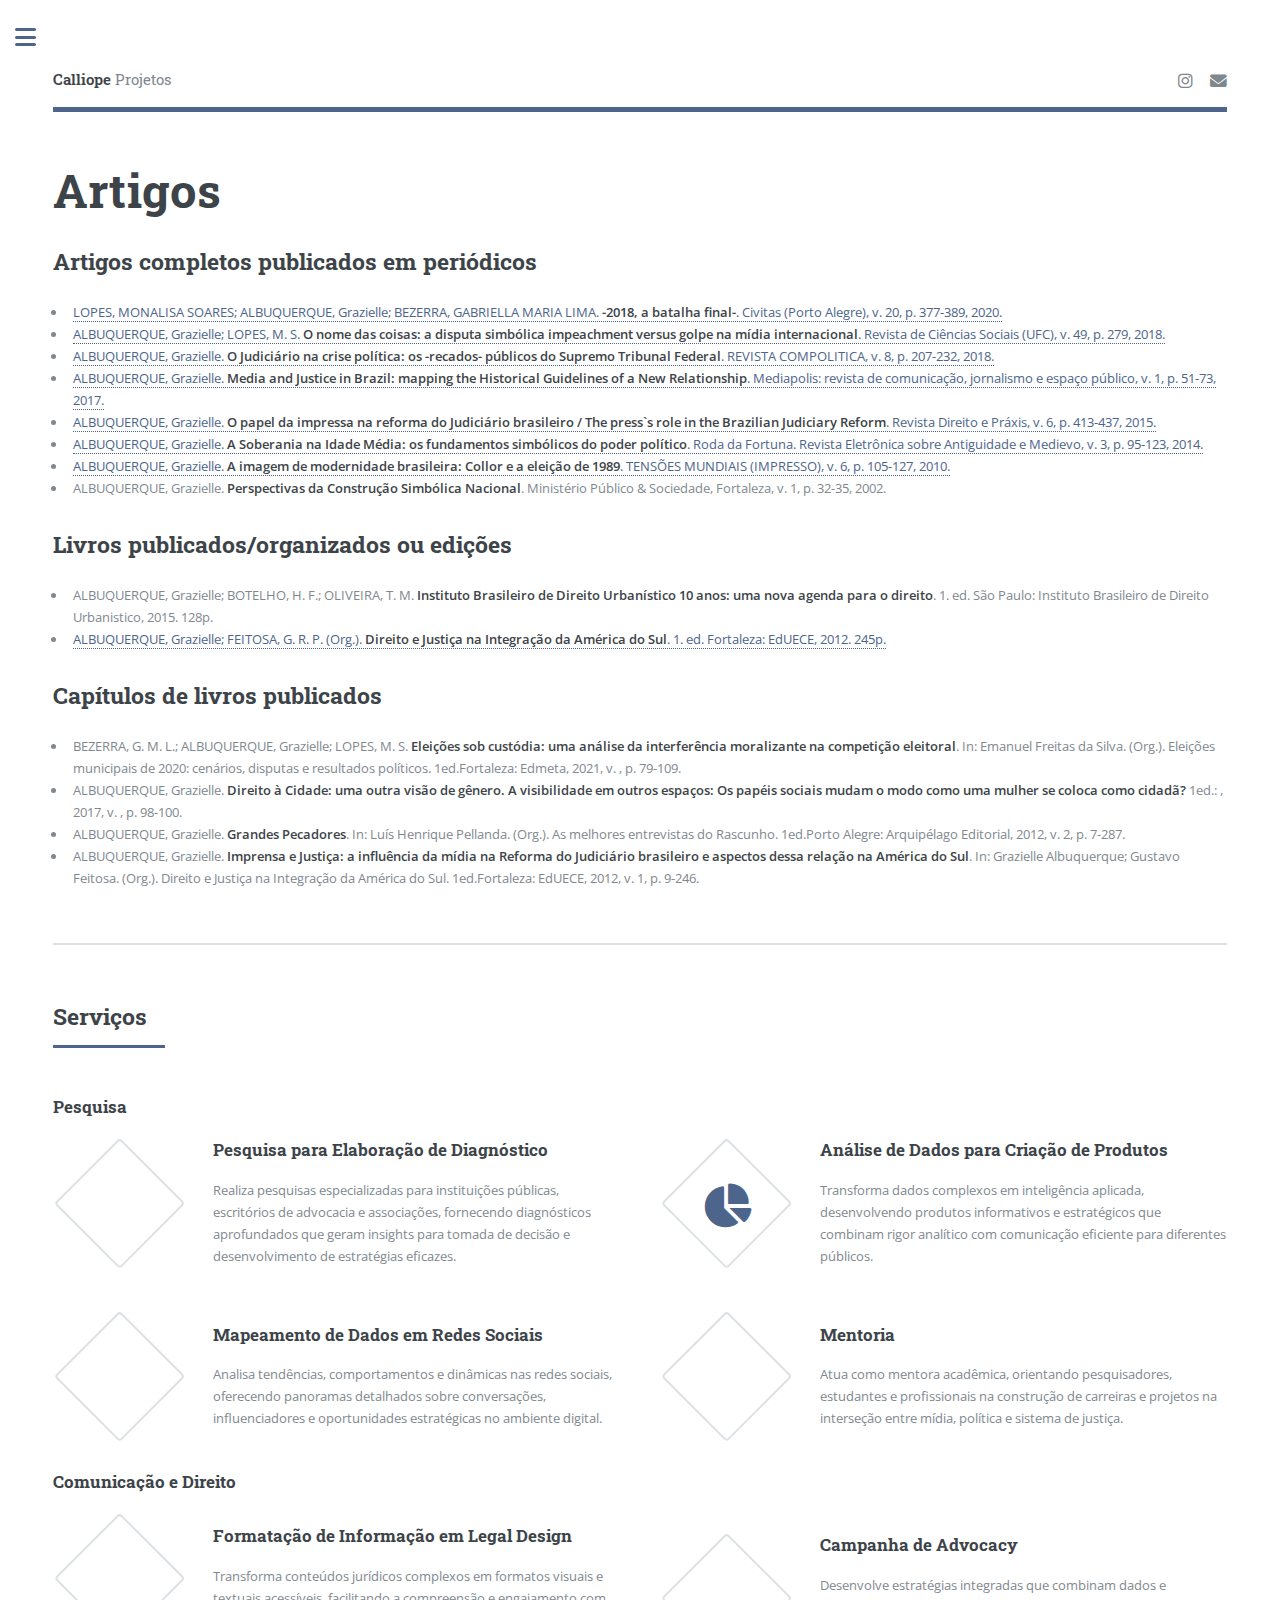
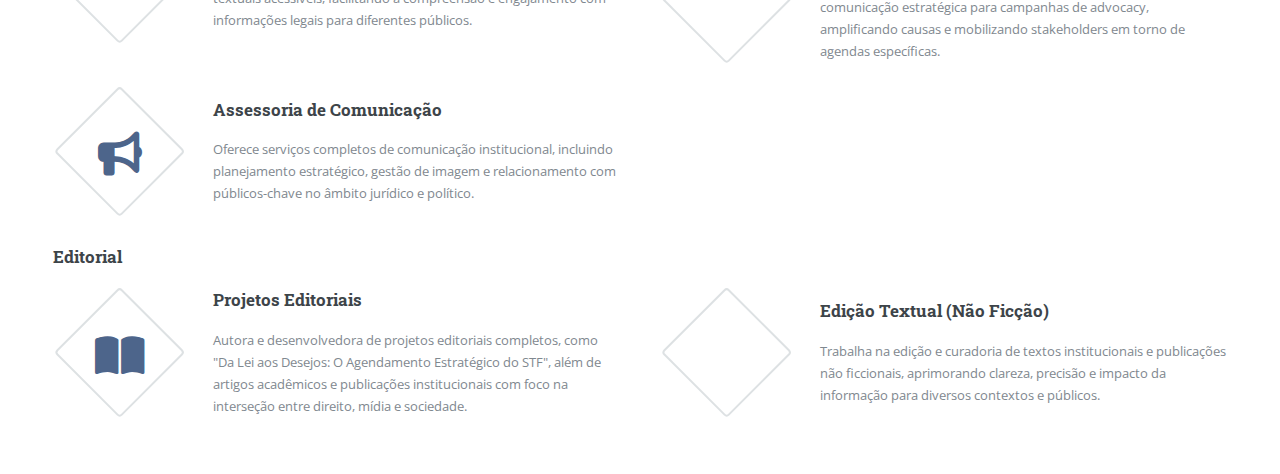
==== commit 7df53f0f: "updates" ====
--- a/artigos.html
+++ b/artigos.html
@@ -3,15 +3,9 @@
   <head>
     <title>Calliope Projetos</title>
     <meta charset="utf-8" />
-    <meta
-      name="viewport"
-      content="width=device-width, initial-scale=1, user-scalable=no"
-    />
+    <meta name="viewport" content="width=device-width, initial-scale=1, user-scalable=no" />
     <link rel="stylesheet" href="assets/css/main.css" />
-    <link
-      rel="stylesheet"
-      href="https://cdnjs.cloudflare.com/ajax/libs/font-awesome/6.4.2/css/all.min.css"
-    />
+    <link rel="stylesheet" href="https://cdnjs.cloudflare.com/ajax/libs/font-awesome/6.4.2/css/all.min.css" />
   </head>
   <body class="is-preload">
     <!-- Wrapper -->
@@ -21,16 +15,10 @@
         <div class="inner">
           <!-- Header -->
           <header id="header">
-            <a href="index.html" class="logo">
-              <strong>Calliope</strong> Projetos
-            </a>
+            <a href="index.html" class="logo"> <strong>Calliope</strong> Projetos </a>
             <ul class="icons">
               <li>
-                <a
-                  href="https://x.com/grazalbuquerque"
-                  class="icon brands fa-x-twitter"
-                  target="_blank"
-                >
+                <a href="https://x.com/grazalbuquerque" class="icon brands fa-x-twitter" target="_blank">
                   <span class="label">Twitter</span>
                 </a>
               </li>
@@ -44,11 +32,7 @@
                 </a>
               </li>
               <li>
-                <a
-                  href="mailto:grazialbuquerque@gmail.com"
-                  class="icon solid fa-envelope"
-                  target="_blank"
-                >
+                <a href="mailto:grazialbuquerque@gmail.com" class="icon solid fa-envelope" target="_blank">
                   <span class="label">E-mail</span>
                 </a>
               </li>
@@ -65,179 +49,233 @@
               <h2>Artigos completos publicados em periódicos</h2>
               <ul>
                 <li>
-                  LOPES, MONALISA SOARES; ALBUQUERQUE, Grazielle; BEZERRA,
-                  GABRIELLA MARIA LIMA.
-                  <strong>-2018, a batalha final-</strong>. Civitas (Porto
-                  Alegre), v. 20, p. 377-389, 2020.
-                </li>
-                <li>
-                  ALBUQUERQUE, Grazielle; LOPES, M. S.
+                  <a href="https://revistaseletronicas.pucrs.br/civitas/article/view/37248" target="_blank">
+                    LOPES, MONALISA SOARES; ALBUQUERQUE, Grazielle; BEZERRA, GABRIELLA MARIA LIMA.
+                    <strong>-2018, a batalha final-</strong>. Civitas (Porto Alegre), v. 20, p. 377-389, 2020.
+                  </a>
+                </li>
+                <li>
+                  <a href="https://repositorio.ufc.br/handle/riufc/32423" target="_blank">
+                    ALBUQUERQUE, Grazielle; LOPES, M. S.
+                    <strong
+                      >O nome das coisas: a disputa simbólica impeachment versus golpe na mídia internacional</strong
+                    >. Revista de Ciências Sociais (UFC), v. 49, p. 279, 2018.
+                  </a>
+                </li>
+                <li>
+                  <a href="https://www.compolitica.org/revista/index.php/revista/article/view/204" target="_blank">
+                    ALBUQUERQUE, Grazielle.
+                    <strong>O Judiciário na crise política: os -recados- públicos do Supremo Tribunal Federal</strong>.
+                    REVISTA COMPOLITICA, v. 8, p. 207-232, 2018.
+                  </a>
+                </li>
+                <li>
+                  <a href="https://impactum-journals.uc.pt/mediapolis/article/view/2183-6019_5_4" target="_blank">
+                    ALBUQUERQUE, Grazielle.
+                    <strong>Media and Justice in Brazil: mapping the Historical Guidelines of a New Relationship</strong
+                    >. Mediapolis: revista de comunicação, jornalismo e espaço público, v. 1, p. 51-73, 2017.
+                  </a>
+                </li>
+                <li>
+                  <a href="https://www.e-publicacoes.uerj.br/index.php/revistaceaju/article/view/18740" target="_blank">
+                    ALBUQUERQUE, Grazielle.
+                    <strong
+                      >O papel da impressa na reforma do Judiciário brasileiro / The press`s role in the Brazilian
+                      Judiciary Reform</strong
+                    >. Revista Direito e Práxis, v. 6, p. 413-437, 2015.
+                  </a>
+                </li>
+                <li>
+                  <a href="https://miar.ub.edu/issn/2014-7430" target="_blank">
+                    ALBUQUERQUE, Grazielle.
+                    <strong>A Soberania na Idade Média: os fundamentos simbólicos do poder político</strong>. Roda da
+                    Fortuna. Revista Eletrônica sobre Antiguidade e Medievo, v. 3, p. 95-123, 2014.
+                  </a>
+                </li>
+                <li>
+                  <a href="https://revistas.uece.br/index.php/tensoesmundiais/article/view/652" target="_blank">
+                    ALBUQUERQUE, Grazielle.
+                    <strong>A imagem de modernidade brasileira: Collor e a eleição de 1989</strong>. TENSÕES MUNDIAIS
+                    (IMPRESSO), v. 6, p. 105-127, 2010.
+                  </a>
+                </li>
+                <li>
+                  ALBUQUERQUE, Grazielle.
+                  <strong>Perspectivas da Construção Simbólica Nacional</strong>. Ministério Público & Sociedade,
+                  Fortaleza, v. 1, p. 32-35, 2002.
+                </li>
+              </ul>
+
+              <h2>Livros publicados/organizados ou edições</h2>
+              <ul>
+                <li>
+                  ALBUQUERQUE, Grazielle; BOTELHO, H. F.; OLIVEIRA, T. M.
+                  <strong>Instituto Brasileiro de Direito Urbanístico 10 anos: uma nova agenda para o direito</strong>.
+                  1. ed. São Paulo: Instituto Brasileiro de Direito Urbanistico, 2015. 128p.
+                </li>
+                <li>
+                  <a
+                    href="https://www.researchgate.net/profile/Grazielle-Albuquerque/publication/321676608_Direito_e_Justica_na_Integracao_da_America_do_Sul/links/5f3eaa63458515b7293283c2/Direito-e-Justica-na-Integracao-da-America-do-Sul.pdf"
+                    target="_blank"
+                  >
+                    ALBUQUERQUE, Grazielle; FEITOSA, G. R. P. (Org.).
+                    <strong>Direito e Justiça na Integração da América do Sul</strong>. 1. ed. Fortaleza: EdUECE, 2012.
+                    245p.
+                  </a>
+                </li>
+              </ul>
+
+              <h2>Capítulos de livros publicados</h2>
+              <ul>
+                <li>
+                  BEZERRA, G. M. L.; ALBUQUERQUE, Grazielle; LOPES, M. S.
                   <strong
-                    >O nome das coisas: a disputa simbólica impeachment versus
-                    golpe na mídia internacional</strong
-                  >. Revista de Ciências Sociais (UFC), v. 49, p. 279, 2018.
+                    >Eleições sob custódia: uma análise da interferência moralizante na competição eleitoral</strong
+                  >. In: Emanuel Freitas da Silva. (Org.). Eleições municipais de 2020: cenários, disputas e resultados
+                  políticos. 1ed.Fortaleza: Edmeta, 2021, v. , p. 79-109.
                 </li>
                 <li>
                   ALBUQUERQUE, Grazielle.
                   <strong
-                    >O Judiciário na crise política: os -recados- públicos do
-                    Supremo Tribunal Federal</strong
-                  >. REVISTA COMPOLITICA, v. 8, p. 207-232, 2018.
+                    >Direito à Cidade: uma outra visão de gênero. A visibilidade em outros espaços: Os papéis sociais
+                    mudam o modo como uma mulher se coloca como cidadã?</strong
+                  >
+                  1ed.: , 2017, v. , p. 98-100.
+                </li>
+                <li>
+                  ALBUQUERQUE, Grazielle.
+                  <strong>Grandes Pecadores</strong>. In: Luís Henrique Pellanda. (Org.). As melhores entrevistas do
+                  Rascunho. 1ed.Porto Alegre: Arquipélago Editorial, 2012, v. 2, p. 7-287.
                 </li>
                 <li>
                   ALBUQUERQUE, Grazielle.
                   <strong
-                    >Media and Justice in Brazil: mapping the Historical
-                    Guidelines of a New Relationship</strong
-                  >. Mediapolis: revista de comunicação, jornalismo e espaço
-                  público, v. 1, p. 51-73, 2017.
-                </li>
-                <li>
-                  ALBUQUERQUE, Grazielle.
-                  <strong
-                    >O papel da impressa na reforma do Judiciário brasileiro /
-                    The press`s role in the Brazilian Judiciary Reform</strong
-                  >. Revista Direito e Práxis, v. 6, p. 413-437, 2015.
-                </li>
-                <li>
-                  ALBUQUERQUE, Grazielle.
-                  <strong
-                    >A Soberania na Idade Média: os fundamentos simbólicos do
-                    poder político</strong
-                  >. Roda da Fortuna. Revista Eletrônica sobre Antiguidade e
-                  Medievo, v. 3, p. 95-123, 2014.
-                </li>
-                <li>
-                  ALBUQUERQUE, Grazielle.
-                  <strong
-                    >A imagem de modernidade brasileira: Collor e a eleição de
-                    1989</strong
-                  >. TENSÕES MUNDIAIS (IMPRESSO), v. 6, p. 105-127, 2010.
-                </li>
-                <li>
-                  ALBUQUERQUE, Grazielle.
-                  <strong>Perspectivas da Construção Simbólica Nacional</strong
-                  >. Ministério Público & Sociedade, Fortaleza, v. 1, p. 32-35,
-                  2002.
+                    >Imprensa e Justiça: a influência da mídia na Reforma do Judiciário brasileiro e aspectos dessa
+                    relação na América do Sul</strong
+                  >. In: Grazielle Albuquerque; Gustavo Feitosa. (Org.). Direito e Justiça na Integração da América do
+                  Sul. 1ed.Fortaleza: EdUECE, 2012, v. 1, p. 9-246.
                 </li>
               </ul>
-
-              <h2>Livros publicados/organizados ou edições</h2>
-              <ul>
-                <li>
-                  ALBUQUERQUE, Grazielle; BOTELHO, H. F.; OLIVEIRA, T. M.
-                  <strong
-                    >Instituto Brasileiro de Direito Urbanístico 10 anos: uma
-                    nova agenda para o direito</strong
-                  >. 1. ed. São Paulo: Instituto Brasileiro de Direito
-                  Urbanistico, 2015. 128p.
-                </li>
-                <li>
-                  ALBUQUERQUE, Grazielle; FEITOSA, G. R. P. (Org.).
-                  <strong
-                    >Direito e Justiça na Integração da América do Sul</strong
-                  >. 1. ed. Fortaleza: EdUECE, 2012. 245p.
-                </li>
-              </ul>
-
-              <h2>Capítulos de livros publicados</h2>
-              <ul>
-                <li>
-                  BEZERRA, G. M. L.; ALBUQUERQUE, Grazielle; LOPES, M. S.
-                  <strong
-                    >Eleições sob custódia: uma análise da interferência
-                    moralizante na competição eleitoral</strong
-                  >. In: Emanuel Freitas da Silva. (Org.). Eleições municipais
-                  de 2020: cenários, disputas e resultados políticos.
-                  1ed.Fortaleza: Edmeta, 2021, v. , p. 79-109.
-                </li>
-                <li>
-                  ALBUQUERQUE, Grazielle.
-                  <strong
-                    >Direito à Cidade: uma outra visão de gênero. A visibilidade
-                    em outros espaços: Os papéis sociais mudam o modo como uma
-                    mulher se coloca como cidadã?</strong
-                  >. 1ed.: , 2017, v. , p. 98-100.
-                </li>
-                <li>
-                  ALBUQUERQUE, Grazielle. <strong>Grandes Pecadores</strong>.
-                  In: Luís Henrique Pellanda. (Org.). As melhores entrevistas do
-                  Rascunho. 1ed.Porto Alegre: Arquipélago Editorial, 2012, v. 2,
-                  p. 7-287.
-                </li>
-                <li>
-                  ALBUQUERQUE, Grazielle.
-                  <strong
-                    >Imprensa e Justiça: a influência da mídia na Reforma do
-                    Judiciário brasileiro e aspectos dessa relação na América do
-                    Sul</strong
-                  >. In: Grazielle Albuquerque; Gustavo Feitosa. (Org.). Direito
-                  e Justiça na Integração da América do Sul. 1ed.Fortaleza:
-                  EdUECE, 2012, v. 1, p. 9-246.
-                </li>
-              </ul>
             </div>
           </section>
 
-          <!-- Section -->
+          <!-- Section Atuação - ATUALIZADA -->
           <section>
             <header class="major">
-              <h2>Atuação</h2>
+              <h2>Serviços</h2>
             </header>
-            <div class="features">
-              <article>
-                <span class="icon fa-lightbulb"></span>
-                <div class="content">
-                  <h3>Consultoria em Comunicação, Direito e Pesquisa</h3>
-                  <p>
-                    Fundadora da Calliope Projetos, desenvolve soluções
-                    estratégicas que combinam Comunicação, Direito e Pesquisa.
-                    Oferece assessoria para campanhas de advocacia, comunicação
-                    institucional e legal design, transformando dados e
-                    informações complexas em inteligência aplicada.
-                  </p>
-                </div>
-              </article>
-              <article>
-                <span class="icon solid fa-paper-plane"></span>
-                <div class="content">
-                  <h3>Pesquisa e Diagnóstico Estratégico</h3>
-                  <p>
-                    Realiza pesquisas especializadas para instituições públicas,
-                    escritórios de advocacia e associações. Seu trabalho inclui
-                    diagnósticos aprofundados, análise de dados e mapeamento de
-                    redes sociais, fornecendo insights para tomada de decisão e
-                    desenvolvimento de estratégias eficazes.
-                  </p>
-                </div>
-              </article>
-              <article>
-                <span class="icon solid fa-book-open"></span>
-                <div class="content">
-                  <h3>Formação e Mentoria</h3>
-                  <p>
-                    Atua como professora e mentora acadêmica, orientando
-                    pesquisadores, estudantes e profissionais na construção de
-                    carreiras e projetos na interseção entre mídia, política e
-                    sistema de justiça. Desenvolve treinamentos e formações
-                    voltadas para comunicação estratégica e avaliação de
-                    políticas públicas.
-                  </p>
-                </div>
-              </article>
-              <article>
-                <span class="icon solid fa-signal"></span>
-                <div class="content">
-                  <h3>Publicações e Produção de Conteúdo</h3>
-                  <p>
-                    Autora de Da Lei aos Desejos: O Agendamento Estratégico do
-                    STF, além de artigos acadêmicos e projetos editoriais.
-                    Também trabalha na edição e curadoria de textos
-                    institucionais e publicações não ficcionais, aprimorando
-                    clareza, precisão e impacto da informação.
-                  </p>
-                </div>
-              </article>
+
+            <!-- EIXO: PESQUISA -->
+            <div class="eixo-container">
+              <h3 class="sub-heading">Pesquisa</h3>
+              <div class="features">
+                <article>
+                  <span class="icon solid fa-magnifying-glass-chart"></span>
+                  <div class="content">
+                    <h3>Pesquisa para Elaboração de Diagnóstico</h3>
+                    <p>
+                      Realiza pesquisas especializadas para instituições públicas, escritórios de advocacia e
+                      associações, fornecendo diagnósticos aprofundados que geram insights para tomada de decisão e
+                      desenvolvimento de estratégias eficazes.
+                    </p>
+                  </div>
+                </article>
+                <article>
+                  <span class="icon solid fa-chart-pie"></span>
+                  <div class="content">
+                    <h3>Análise de Dados para Criação de Produtos</h3>
+                    <p>
+                      Transforma dados complexos em inteligência aplicada, desenvolvendo produtos informativos e
+                      estratégicos que combinam rigor analítico com comunicação eficiente para diferentes públicos.
+                    </p>
+                  </div>
+                </article>
+                <article>
+                  <span class="icon solid fa-share-nodes"></span>
+                  <div class="content">
+                    <h3>Mapeamento de Dados em Redes Sociais</h3>
+                    <p>
+                      Analisa tendências, comportamentos e dinâmicas nas redes sociais, oferecendo panoramas detalhados
+                      sobre conversações, influenciadores e oportunidades estratégicas no ambiente digital.
+                    </p>
+                  </div>
+                </article>
+                <article>
+                  <span class="icon solid fa-chalkboard-user"></span>
+                  <div class="content">
+                    <h3>Mentoria</h3>
+                    <p>
+                      Atua como mentora acadêmica, orientando pesquisadores, estudantes e profissionais na construção de
+                      carreiras e projetos na interseção entre mídia, política e sistema de justiça.
+                    </p>
+                  </div>
+                </article>
+              </div>
+            </div>
+
+            <!-- EIXO: COMUNICAÇÃO E DIREITO -->
+            <div class="eixo-container">
+              <h3 class="sub-heading">Comunicação e Direito</h3>
+              <div class="features">
+                <article>
+                  <span class="icon solid fa-diagram-project"></span>
+                  <div class="content">
+                    <h3>Formatação de Informação em Legal Design</h3>
+                    <p>
+                      Transforma conteúdos jurídicos complexos em formatos visuais e textuais acessíveis, facilitando a
+                      compreensão e engajamento com informações legais para diferentes públicos.
+                    </p>
+                  </div>
+                </article>
+                <article>
+                  <span class="icon solid fa-scale-balanced"></span>
+                  <div class="content">
+                    <h3>Campanha de Advocacy</h3>
+                    <p>
+                      Desenvolve estratégias integradas que combinam dados e comunicação estratégica para campanhas de
+                      advocacy, amplificando causas e mobilizando stakeholders em torno de agendas específicas.
+                    </p>
+                  </div>
+                </article>
+                <article>
+                  <span class="icon solid fa-bullhorn"></span>
+                  <div class="content">
+                    <h3>Assessoria de Comunicação</h3>
+                    <p>
+                      Oferece serviços completos de comunicação institucional, incluindo planejamento estratégico,
+                      gestão de imagem e relacionamento com públicos-chave no âmbito jurídico e político.
+                    </p>
+                  </div>
+                </article>
+              </div>
+            </div>
+
+            <!-- EIXO: EDITORIAL -->
+            <div class="eixo-container">
+              <h3 class="sub-heading">Editorial</h3>
+              <div class="features">
+                <article>
+                  <span class="icon solid fa-book-open"></span>
+                  <div class="content">
+                    <h3>Projetos Editoriais</h3>
+                    <p>
+                      Autora e desenvolvedora de projetos editoriais completos, como "Da Lei aos Desejos: O Agendamento
+                      Estratégico do STF", além de artigos acadêmicos e publicações institucionais com foco na
+                      interseção entre direito, mídia e sociedade.
+                    </p>
+                  </div>
+                </article>
+                <article>
+                  <span class="icon solid fa-pen-to-square"></span>
+                  <div class="content">
+                    <h3>Edição Textual (Não Ficção)</h3>
+                    <p>
+                      Trabalha na edição e curadoria de textos institucionais e publicações não ficcionais, aprimorando
+                      clareza, precisão e impacto da informação para diversos contextos e públicos.
+                    </p>
+                  </div>
+                </article>
+              </div>
             </div>
           </section>
         </div>
@@ -264,7 +302,6 @@
               <li><a href="podcasts.html">Podcasts</a></li>
               <li><a href="lemonde.html">Le Monde</a></li>
               <li><a href="cursos.html">Cursos</a></li>
-              <li><a href="elements.html">elementos do site</a></li>
             </ul>
           </nav>
 
@@ -275,36 +312,26 @@
             </header>
             <div class="mini-posts">
               <article>
-                <a href="lemonde.html" class="image"
-                  ><img src="\images\le monde logo.jpeg" alt="le monde logo"
-                /></a>
+                <a href="lemonde.html" class="image"><img src="\images\le monde logo.jpeg" alt="le monde logo" /></a>
                 <p>
-                  Aqui você encontra uma seleção dos meus textos publicados no
-                  Le Monde Diplomatique Brasil, abordando temas como mídia,
-                  justiça e sociedade.
+                  Aqui você encontra uma seleção dos meus textos publicados no Le Monde Diplomatique Brasil, abordando
+                  temas como mídia, justiça e sociedade.
                 </p>
               </article>
               <article>
-                <a href="#" class="image"
-                  ><img src="/images/folhasp.png" alt="folha de sp imagem"
-                /></a>
+                <a href="midia.html" class="image"><img src="/images/folhasp.png" alt="folha de sp imagem" /></a>
                 <p>
-                  Aqui você encontrará uma seleção das minhas participações e
-                  contribuições nos meios de comunicação como a Folha de São
-                  Paulo, destacando minha atuação como jornalista e cientista
-                  política especializada em mídia e justiça.
+                  Aqui você encontrará uma seleção das minhas participações e contribuições nos meios de comunicação
+                  como a Folha de São Paulo, destacando minha atuação como jornalista e cientista política especializada
+                  em mídia e justiça.
                 </p>
               </article>
               <article>
-                <a href="#" class="image"
-                  ><img src="images/podcast.jpg" alt="podcast imagem"
-                /></a>
+                <a href="podcasts.html" class="image"><img src="images/podcast.jpg" alt="podcast imagem" /></a>
                 <p>
-                  Nesta seção, você encontrará uma seleção de podcasts em que
-                  participei, contribuindo com análises, debates e reflexões
-                  sobre temas como mídia, justiça e sociedade. Acompanhe as
-                  conversas e insights compartilhados ao longo dessas
-                  entrevistas e colaborações.
+                  Nesta seção, você encontrará uma seleção de podcasts em que participei, contribuindo com análises,
+                  debates e reflexões sobre temas como mídia, justiça e sociedade. Acompanhe as conversas e insights
+                  compartilhados ao longo dessas entrevistas e colaborações.
                 </p>
               </article>
             </div>
@@ -316,23 +343,17 @@
               <h2>Entre em contato</h2>
             </header>
             <p>
-              Se você tem alguma dúvida ou gostaria de saber mais sobre nossos
-              serviços, estamos à disposição para conversar. Envie uma mensagem
-              ou ligue para nós, e teremos prazer em ajudá-lo a encontrar a
-              melhor solução para as suas necessidades. A comunicação é a chave
-              para um bom trabalho, e estamos aqui para garantir que sua
-              experiência seja a mais eficaz possível.
+              Se você tem alguma dúvida ou gostaria de saber mais sobre nossos serviços, estamos à disposição para
+              conversar. Envie uma mensagem ou ligue para nós, e teremos prazer em ajudá-lo a encontrar a melhor solução
+              para as suas necessidades. A comunicação é a chave para um bom trabalho, e estamos aqui para garantir que
+              sua experiência seja a mais eficaz possível.
             </p>
             <ul class="contact">
               <li class="icon solid fa-envelope">
-                <a href="mailto:grazialbuquerque@gmail.com"
-                  >grazialbuquerque@gmail.com</a
-                >
+                <a href="mailto:grazialbuquerque@gmail.com">grazialbuquerque@gmail.com</a>
               </li>
               <li class="icon solid fa-phone">
-                <a href="https://wa.me/5511989625056" target="_blank"
-                  >+55 11 98962-5056</a
-                >
+                <a href="https://wa.me/5511989625056" target="_blank">+55 11 98962-5056</a>
               </li>
 
               <li class="icon solid fa-map-marker-alt">
@@ -345,9 +366,8 @@
           <!-- Footer -->
           <footer id="footer">
             <p class="copyright">
-              &copy; Calliope Projetos. Todos os direitos reservados.
-              Transformando Comunicação, Direito e Pesquisa em soluções
-              inovadoras para desafios complexos.
+              &copy; Calliope Projetos. Todos os direitos reservados. Transformando Comunicação, Direito e Pesquisa em
+              soluções inovadoras para desafios complexos.
             </p>
           </footer>
         </div>
